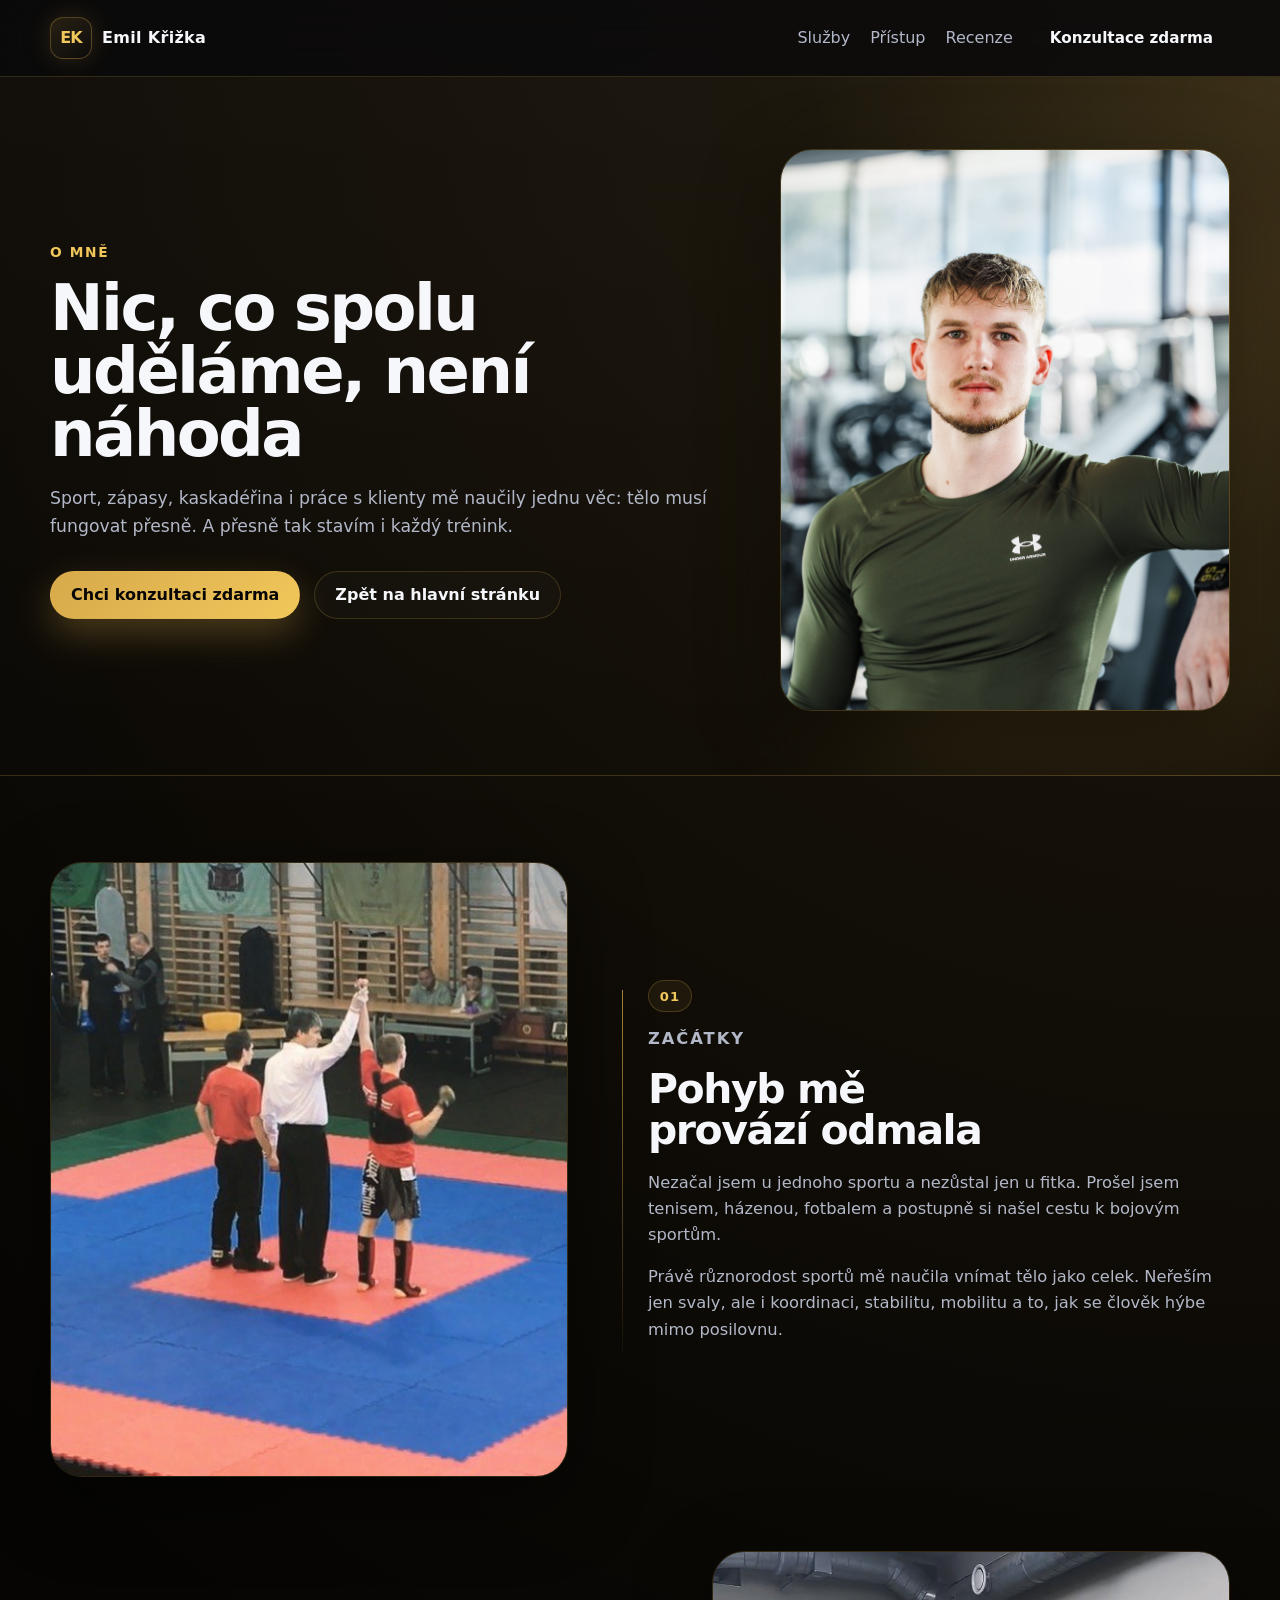
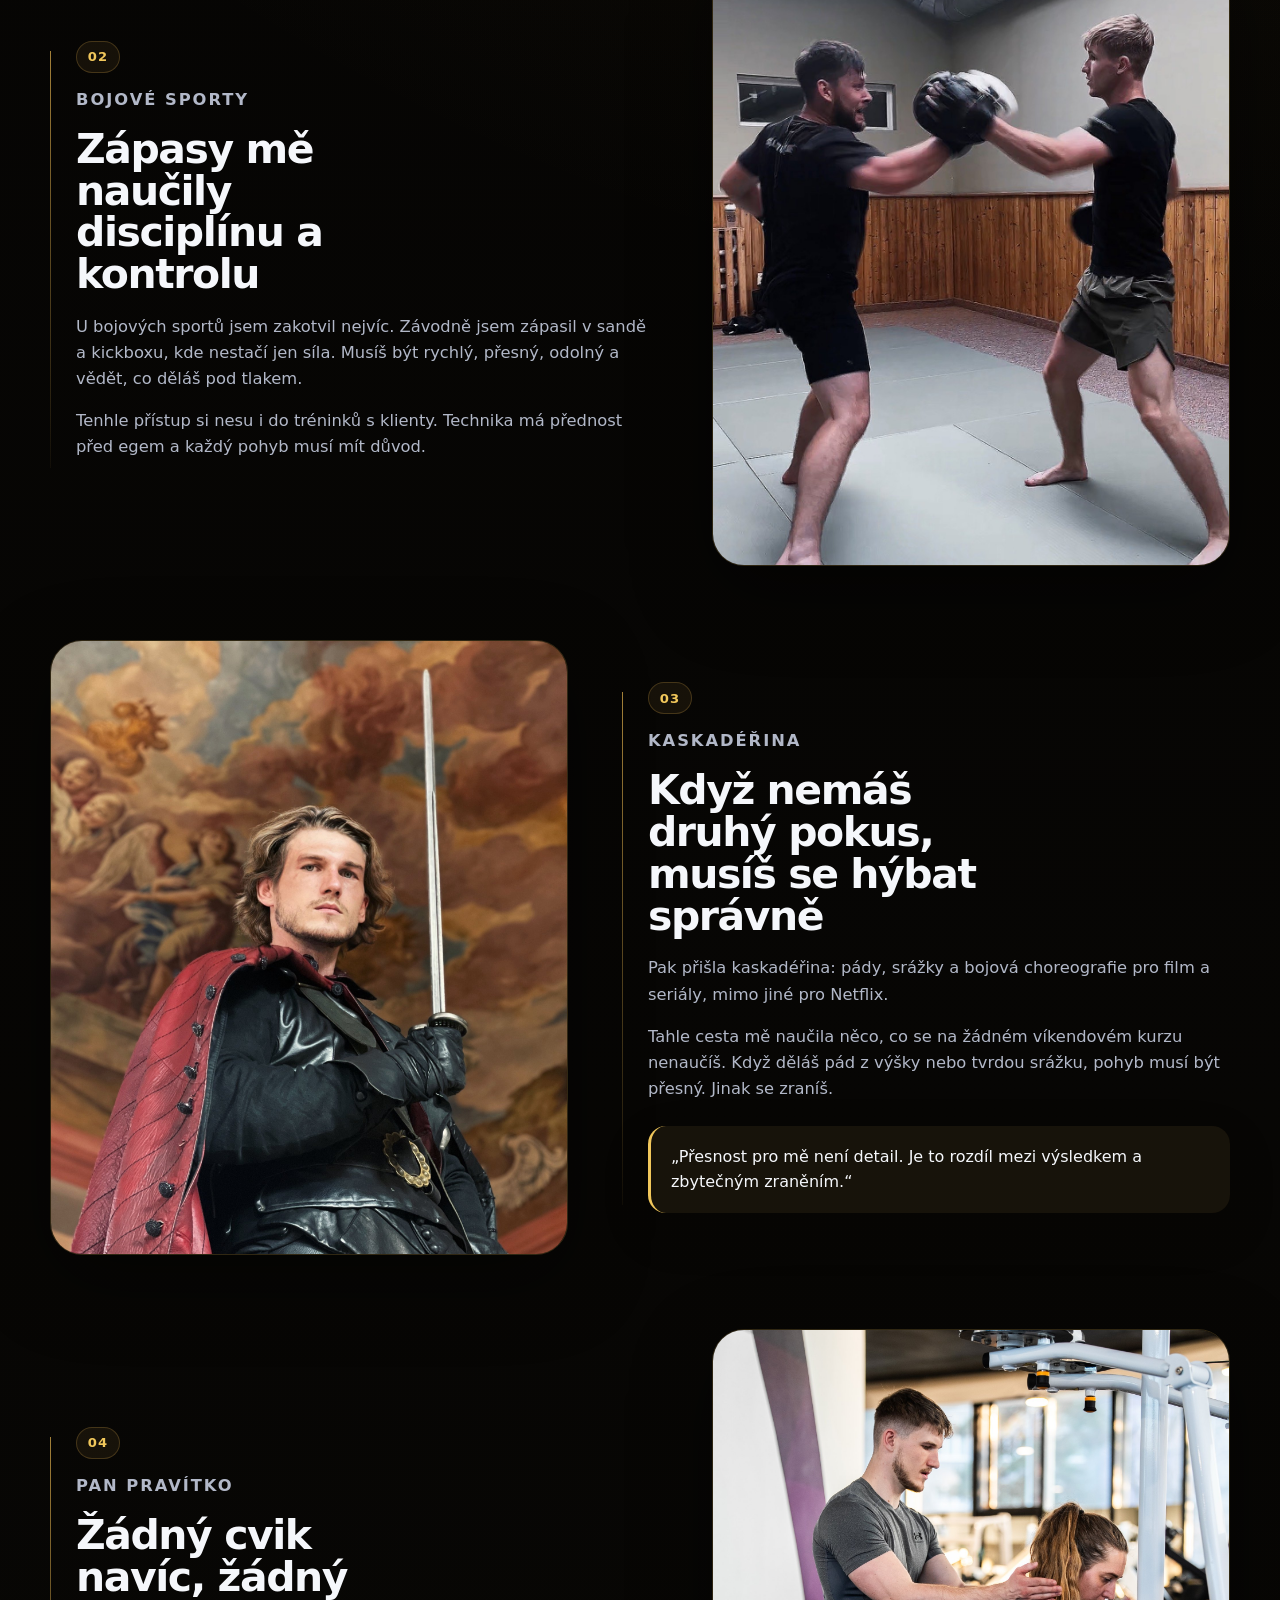
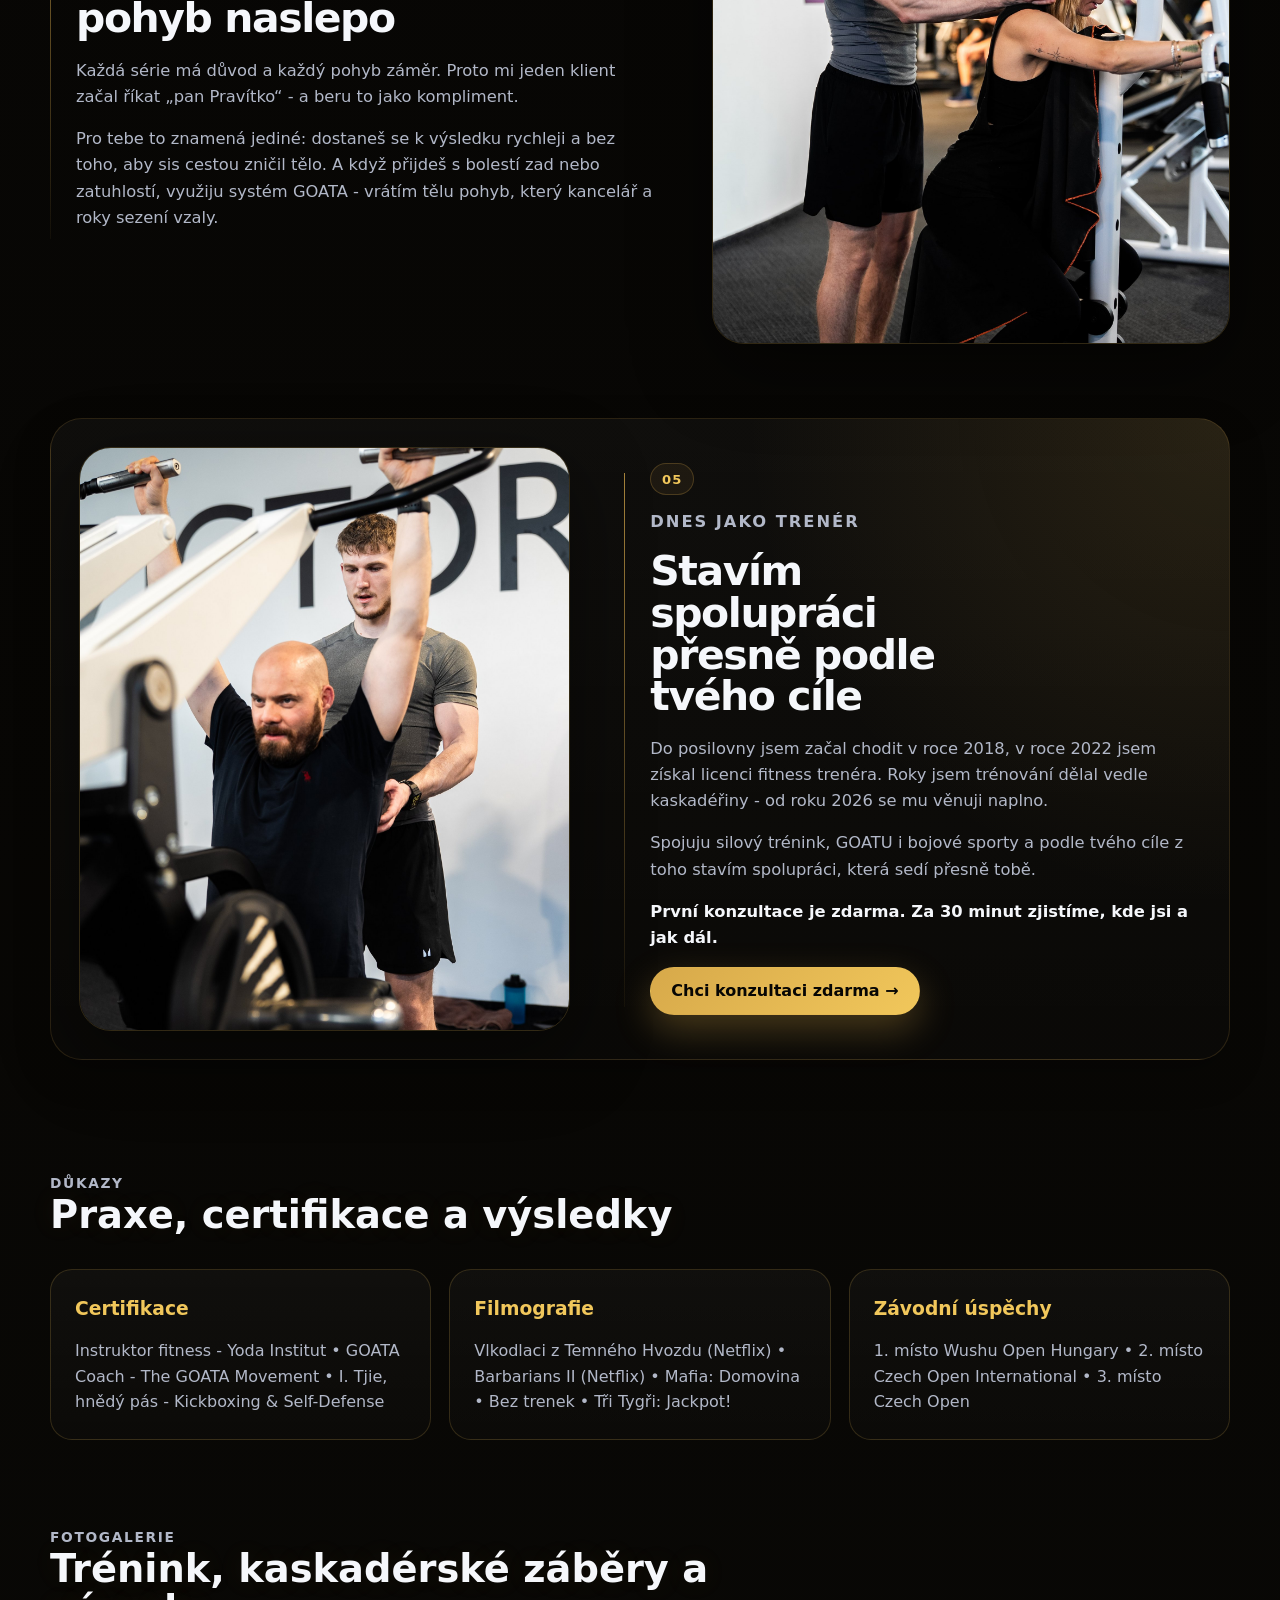
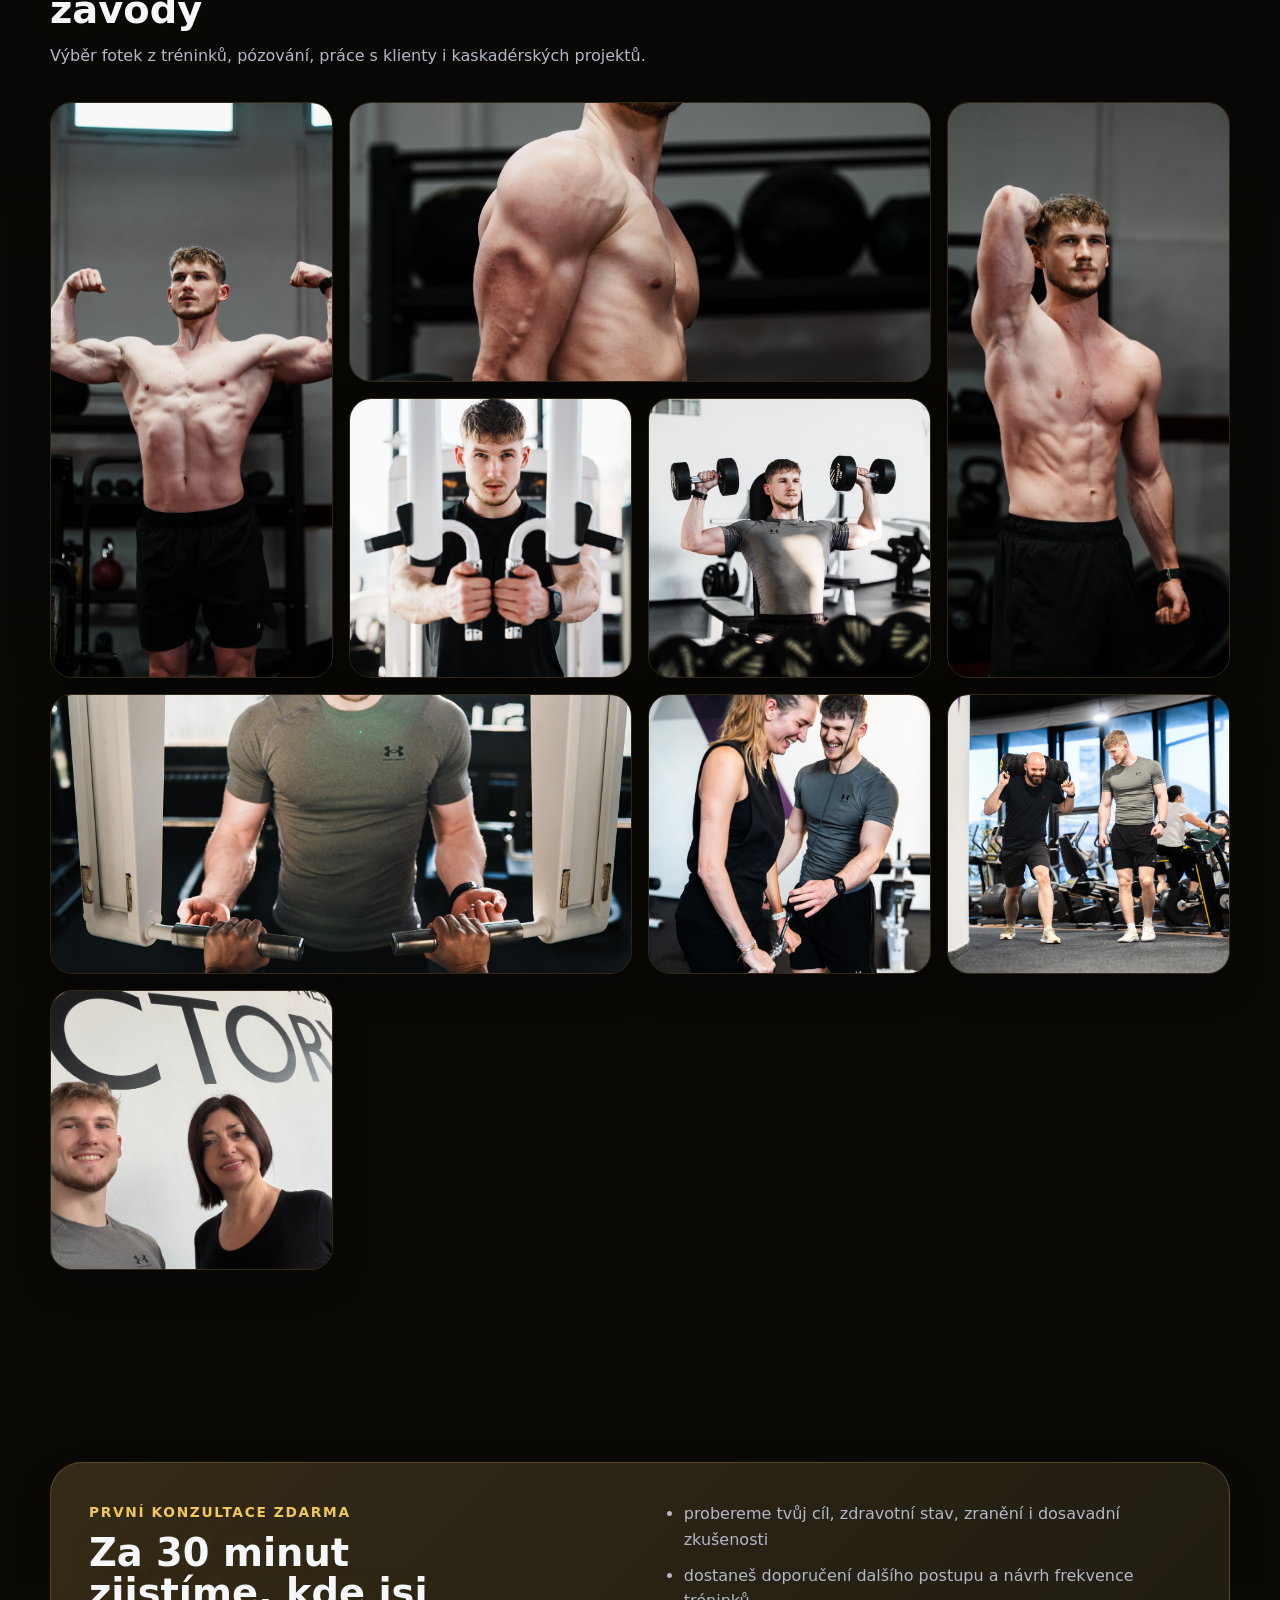
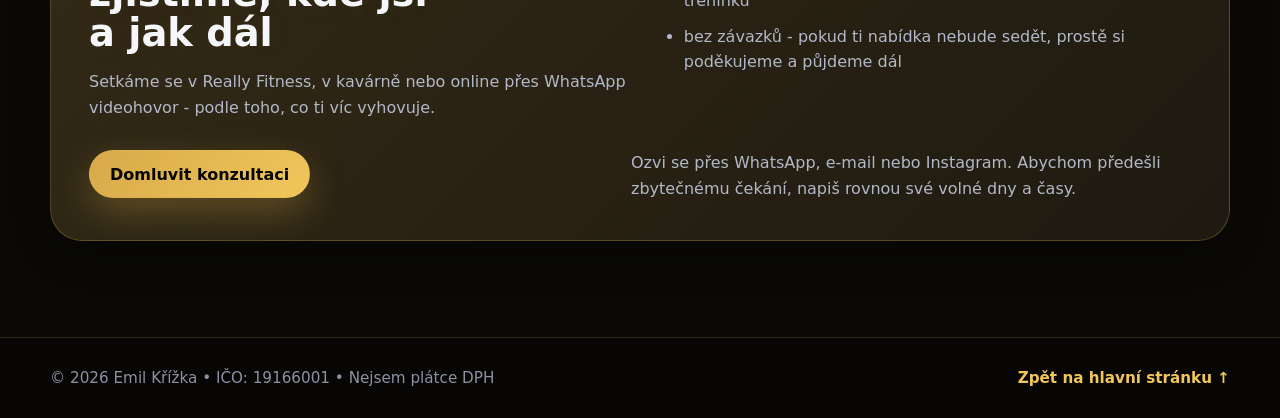
==== o-mne/index.html @ a363ef9e "emil redesign" ====
<!DOCTYPE html>
<html lang="cs">
<head>
    <meta charset="UTF-8">
    <meta name="viewport" content="width=device-width, initial-scale=1.0">
    <title>O mně – Emil Křížka | Osobní trenér Praha 5</title>
    <meta name="description" content="Příběh Emila Křížky – osobního trenéra v Praze 5. Silový trénink, GOATA, bojové sporty, kaskadérské zkušenosti a první konzultace zdarma.">
    <link rel="canonical" href="https://emilkrizka.cz/o-mne/">
    <link rel="icon" type="image/png" sizes="48x48" href="../images/icons/favicon-48.png">
    <link rel="icon" type="image/png" sizes="192x192" href="../images/icons/favicon-192.png">
    <meta property="og:title" content="O mně – Emil Křížka">
    <meta property="og:description" content="Sportovec, závodní zápasník, filmový kaskadér a osobní trenér Praha 5.">
    <meta property="og:type" content="website">
    <meta property="og:url" content="https://emilkrizka.cz/o-mne/">
    <meta property="og:image" content="https://emilkrizka.cz/images/share-cover.png">
    <meta name="theme-color" content="#0a0906">
    <link rel="stylesheet" href="../styles.css">
</head>
<body class="trainer-page about-page">
<header class="site-header">
    <div class="container">
        <a class="logo" href="../#hero"><span class="logo__mark">EK</span><span>Emil Křižka</span></a>
        <nav class="site-nav">
            <a href="../#sluzby">Služby</a>
            <a href="../#pristup">Přístup</a>
            <a href="../#recenze">Recenze</a>
            <a href="../#kontakt" class="btn btn--small">Konzultace zdarma</a>
        </nav>
    </div>
</header>

<main>
    <section class="page-hero page-hero--about">
        <div class="container page-hero__grid">
            <div class="page-hero__content">
                <p class="section-kicker">O mně</p>
                <h1>Nic, co spolu uděláme, není náhoda</h1>
                <p>Sport, zápasy, kaskadéřina i práce s klienty mě naučily jednu věc: tělo musí fungovat přesně. A přesně tak stavím i každý trénink.</p>
                <div class="hero__actions">
                    <a href="../#kontakt" class="btn btn--primary">Chci konzultaci zdarma</a>
                    <a href="../" class="btn btn--ghost">Zpět na hlavní stránku</a>
                </div>
            </div>
            <figure class="page-hero__media">
                <img src="../images/o-mne/hero-trener.jpg" alt="Emil Křížka jako osobní trenér v posilovně">
            </figure>
        </div>
    </section>

    <section class="about-story">
        <div class="container story-flow">
            <article class="story-block">
                <figure class="story-block__media">
                    <img src="../images/o-mne/zacatky.jpg" alt="Mladý Emil Křížka na závodech bojových sportů">
                </figure>
                <div class="story-block__copy">
                    <span class="story-block__number">01</span>
                    <p class="section-kicker">Začátky</p>
                    <h2>Pohyb mě provází odmala</h2>
                    <p>Nezačal jsem u jednoho sportu a nezůstal jen u fitka. Prošel jsem tenisem, házenou, fotbalem a postupně si našel cestu k bojovým sportům.</p>
                    <p>Právě různorodost sportů mě naučila vnímat tělo jako celek. Neřeším jen svaly, ale i koordinaci, stabilitu, mobilitu a to, jak se člověk hýbe mimo posilovnu.</p>
                </div>
            </article>

            <article class="story-block story-block--reverse">
                <figure class="story-block__media">
                    <img src="../images/o-mne/bojove-sporty.jpg" alt="Emil Křížka při tréninku bojových sportů">
                </figure>
                <div class="story-block__copy">
                    <span class="story-block__number">02</span>
                    <p class="section-kicker">Bojové sporty</p>
                    <h2>Zápasy mě naučily disciplínu a kontrolu</h2>
                    <p>U bojových sportů jsem zakotvil nejvíc. Závodně jsem zápasil v sandě a kickboxu, kde nestačí jen síla. Musíš být rychlý, přesný, odolný a vědět, co děláš pod tlakem.</p>
                    <p>Tenhle přístup si nesu i do tréninků s klienty. Technika má přednost před egem a každý pohyb musí mít důvod.</p>
                </div>
            </article>

            <article class="story-block">
                <figure class="story-block__media story-block__media--cinema">
                    <img src="../images/o-mne/kaskaderina.jpg" alt="Emil Křížka jako filmový kaskadér">
                </figure>
                <div class="story-block__copy">
                    <span class="story-block__number">03</span>
                    <p class="section-kicker">Kaskadéřina</p>
                    <h2>Když nemáš druhý pokus, musíš se hýbat správně</h2>
                    <p>Pak přišla kaskadéřina: pády, srážky a bojová choreografie pro film a seriály, mimo jiné pro Netflix.</p>
                    <p>Tahle cesta mě naučila něco, co se na žádném víkendovém kurzu nenaučíš. Když děláš pád z výšky nebo tvrdou srážku, pohyb musí být přesný. Jinak se zraníš.</p>
                    <blockquote>„Přesnost pro mě není detail. Je to rozdíl mezi výsledkem a zbytečným zraněním.“</blockquote>
                </div>
            </article>

            <article class="story-block story-block--reverse">
                <figure class="story-block__media">
                    <img src="../images/o-mne/presnost.jpg" alt="Emil Křížka kontroluje techniku klientky při cvičení">
                </figure>
                <div class="story-block__copy">
                    <span class="story-block__number">04</span>
                    <p class="section-kicker">Pan Pravítko</p>
                    <h2>Žádný cvik navíc, žádný pohyb naslepo</h2>
                    <p>Každá série má důvod a každý pohyb záměr. Proto mi jeden klient začal říkat „pan Pravítko“ - a beru to jako kompliment.</p>
                    <p>Pro tebe to znamená jediné: dostaneš se k výsledku rychleji a bez toho, aby sis cestou zničil tělo. A když přijdeš s bolestí zad nebo zatuhlostí, využiju systém GOATA - vrátím tělu pohyb, který kancelář a roky sezení vzaly.</p>
                </div>
            </article>

            <article class="story-block story-block--final">
                <figure class="story-block__media">
                    <img src="../images/o-mne/trener-klient.jpg" alt="Emil Křížka při vedení klienta v posilovně">
                </figure>
                <div class="story-block__copy">
                    <span class="story-block__number">05</span>
                    <p class="section-kicker">Dnes jako trenér</p>
                    <h2>Stavím spolupráci přesně podle tvého cíle</h2>
                    <p>Do posilovny jsem začal chodit v roce 2018, v roce 2022 jsem získal licenci fitness trenéra. Roky jsem trénování dělal vedle kaskadéřiny - od roku 2026 se mu věnuji naplno.</p>
                    <p>Spojuju silový trénink, GOATU i bojové sporty a podle tvého cíle z toho stavím spolupráci, která sedí přesně tobě.</p>
                    <p><strong>První konzultace je zdarma. Za 30 minut zjistíme, kde jsi a jak dál.</strong></p>
                    <a href="../#kontakt" class="btn btn--primary">Chci konzultaci zdarma →</a>
                </div>
            </article>
        </div>
    </section>

    <section class="about-proof">
        <div class="container">
            <div class="section-head">
                <p class="section-kicker">Důkazy</p>
                <h2>Praxe, certifikace a výsledky</h2>
            </div>
            <div class="detail-grid detail-grid--about">
                <article class="detail-card">
                    <h3>Certifikace</h3>
                    <p>Instruktor fitness - Yoda Institut • GOATA Coach - The GOATA Movement • I. Tjie, hnědý pás - Kickboxing & Self-Defense</p>
                </article>
                <article class="detail-card">
                    <h3>Filmografie</h3>
                    <p>Vlkodlaci z Temného Hvozdu (Netflix) • Barbarians II (Netflix) • Mafia: Domovina • Bez trenek • Tři Tygři: Jackpot!</p>
                </article>
                <article class="detail-card">
                    <h3>Závodní úspěchy</h3>
                    <p>1. místo Wushu Open Hungary • 2. místo Czech Open International • 3. místo Czech Open</p>
                </article>
            </div>
        </div>
    </section>

    <section class="gallery gallery--about">
        <div class="container">
            <div class="section-head">
                <p class="section-kicker">Fotogalerie</p>
                <h2>Trénink, kaskadérské záběry a závody</h2>
                <p>Výběr fotek z tréninků, pózování, práce s klienty i kaskadérských projektů.</p>
            </div>

            <div class="gallery-grid gallery-grid--extended">
                <img src="../images/o-mne/galerie-01.jpg" alt="Emil Křížka pózuje v posilovně">
                <img src="../images/o-mne/galerie-02.jpg" alt="Emil Křížka ve fitness formě">
                <img src="../images/o-mne/galerie-03.jpg" alt="Emil Křížka při pózování">
                <img src="../images/o-mne/galerie-04.jpg" alt="Emil Křížka při tréninku v posilovně">
                <img src="../images/o-mne/galerie-05.jpg" alt="Emil Křížka cvičí s jednoručkami">
                <img src="../images/o-mne/galerie-06.jpg" alt="Emil Křížka vede klienta při tlaku">
                <img src="../images/o-mne/galerie-07.jpg" alt="Emil Křížka vysvětluje techniku klientce">
                <img src="../images/o-mne/galerie-08.jpg" alt="Emil Křížka s klientem v posilovně">
                <img src="../images/o-mne/galerie-09.jpg" alt="Emil Křížka s klientkou ve fitness centru">
            </div>
        </div>
    </section>

    <section class="consultation">
        <div class="container consultation__inner">
            <div class="consultation__copy">
                <p class="section-kicker">První konzultace zdarma</p>
                <h2>Za 30 minut zjistíme, kde jsi a jak dál</h2>
                <p class="consultation__text">Setkáme se v Really Fitness, v kavárně nebo online přes WhatsApp videohovor - podle toho, co ti víc vyhovuje.</p>
            </div>
            <ul class="consultation__list">
                <li>probereme tvůj cíl, zdravotní stav, zranění i dosavadní zkušenosti</li>
                <li>dostaneš doporučení dalšího postupu a návrh frekvence tréninků</li>
                <li>bez závazků - pokud ti nabídka nebude sedět, prostě si poděkujeme a půjdeme dál</li>
            </ul>
            <div class="consultation__footer">
                <a href="../#kontakt" class="btn btn--primary">Domluvit konzultaci</a>
                <p class="consultation__note">Ozvi se přes WhatsApp, e-mail nebo Instagram. Abychom předešli zbytečnému čekání, napiš rovnou své volné dny a časy.</p>
            </div>
        </div>
    </section>
</main>

<footer class="site-footer">
    <div class="container site-footer__inner">
        <p>© 2026 Emil Křížka • IČO: 19166001 • Nejsem plátce DPH</p>
        <a href="../#hero">Zpět na hlavní stránku ↑</a>
    </div>
</footer>
<script src="../index.js"></script>
</body>
</html>
---- styles.css ----
:root {
    --bg: #070604;
    --bg-soft: #10100e;
    --surface: #14120d;
    --border: rgba(232, 186, 83, 0.18);

    --text: #f5f7fb;
    --text-soft: #b2b8c8;
    --text-muted: #8b92a3;

    --accent: #d7a94a;
    --accent-soft: rgba(215, 169, 74, 0.14);
    --accent-border: rgba(215, 169, 74, 0.32);
    --accent-hover: #f1c75b;

    --radius-sm: 14px;
    --radius-md: 22px;
    --radius-lg: 32px;

    --shadow-lg: 0 24px 80px rgba(0, 0, 0, 0.46);
    --shadow-md: 0 14px 36px rgba(0, 0, 0, 0.24);

    --container: 1180px;
    --section-space: 96px;
}

*,
*::before,
*::after {
    box-sizing: border-box;
}

html {
    scroll-behavior: smooth;
}

body {
    margin: 0;
    font-family: Inter, system-ui, sans-serif;
    color: var(--text);
    background:
            radial-gradient(circle at top right, rgba(215, 169, 74, 0.12), transparent 28%),
            linear-gradient(180deg, #050403 0%, #0a0906 100%);
    line-height: 1.6;
}

img {
    display: block;
    max-width: 100%;
}

a {
    color: inherit;
    text-decoration: none;
}

button,
input,
textarea,
select {
    font: inherit;
}

.container {
    width: min(var(--container), calc(100% - 32px));
    margin: 0 auto;
}

section {
    padding: var(--section-space) 0;
}

.section-kicker {
    margin: 0 0 10px;
    color: var(--accent);
    font-size: 0.86rem;
    font-weight: 700;
    letter-spacing: 0.12em;
    text-transform: uppercase;
}

.section-head {
    max-width: 740px;
    margin-bottom: 34px;
}

.section-head h2 {
    margin: 0 0 12px;
    font-size: clamp(2rem, 3vw, 3.2rem);
    line-height: 1.08;
}

.section-head p {
    margin: 0;
    color: var(--text-soft);
}

.site-header {
    position: sticky;
    top: 0;
    z-index: 100;
    backdrop-filter: blur(16px);
    background: rgba(10, 10, 13, 0.72);
    border-bottom: 1px solid var(--border);
}

.site-header .container {
    display: flex;
    align-items: center;
    justify-content: space-between;
    gap: 24px;
    min-height: 76px;
}

.logo {
    font-weight: 800;
    letter-spacing: 0.02em;
}

.site-nav {
    display: flex;
    align-items: center;
    gap: 20px;
}

.site-nav a:not(.btn) {
    color: var(--text-soft);
    transition: color 0.2s ease;
}

.site-nav a:not(.btn):hover {
    color: var(--text);
}

.btn {
    display: inline-flex;
    align-items: center;
    justify-content: center;
    min-height: 48px;
    padding: 0 20px;
    border-radius: 999px;
    border: 1px solid transparent;
    font-weight: 700;
    transition:
            transform 0.2s ease,
            background-color 0.2s ease,
            border-color 0.2s ease,
            color 0.2s ease;
    cursor: pointer;
}

.btn:hover {
    transform: translateY(-1px);
}

.btn--primary {
    background: linear-gradient(135deg, #d7a94a, #f1c75b);
    color: #070604;
    box-shadow: 0 14px 36px rgba(215, 169, 74, 0.30);
}

.btn--primary:hover {
    background: linear-gradient(135deg, #f1c75b, #ffe29a);
}

.btn--ghost {
    border-color: var(--border);
    background: rgba(255, 255, 255, 0.02);
    color: var(--text);
}

.btn--ghost:hover {
    border-color: rgba(255, 255, 255, 0.16);
    background: rgba(255, 255, 255, 0.04);
}

.btn--small {
    min-height: 40px;
    padding: 0 16px;
    font-size: 0.95rem;
}

/* HERO */
.hero {
    padding: 56px 0 88px;
}

.hero__grid {
    display: grid;
    grid-template-columns: 1.05fr 0.95fr;
    gap: 42px;
    align-items: center;
}

.eyebrow {
    margin: 0 0 14px;
    color: var(--text-soft);
    font-weight: 600;
}

.hero h1 {
    margin: 0;
    max-width: 12ch;
    font-size: clamp(2.9rem, 6vw, 5.5rem);
    line-height: 0.95;
    letter-spacing: -0.04em;
}

.hero h1 span {
    display: block;
}

.hero__text {
    max-width: 620px;
    margin: 22px 0 0;
    font-size: 1.08rem;
    color: var(--text-soft);
}

.hero__actions {
    display: flex;
    flex-wrap: wrap;
    gap: 14px;
    margin-top: 30px;
}

.hero__media {
    position: relative;
}

.hero__media::before {
    content: "";
    position: absolute;
    inset: auto 8% -6% 8%;
    height: 24%;
    background: rgba(215, 169, 74, 0.28);
    filter: blur(60px);
    z-index: 0;
}

.hero__media img {
    position: relative;
    z-index: 1;
    width: 100%;
    aspect-ratio: 4 / 5;
    object-fit: cover;
    border-radius: var(--radius-lg);
    box-shadow: var(--shadow-lg);
}

/* CREDIBILITY */
.credibility {
    padding-top: 0;
}

.credibility__grid {
    display: grid;
    grid-template-columns: repeat(4, 1fr);
    gap: 16px;
}

.credibility__item {
    padding: 22px;
    background: linear-gradient(180deg, rgba(255,255,255,0.04), rgba(255,255,255,0.02));
    border: 1px solid var(--border);
    border-radius: var(--radius-md);
}

.credibility__item h3 {
    margin: 0 0 6px;
    font-size: 1rem;
}

.credibility__item p {
    margin: 0;
    color: var(--text-soft);
    font-size: 0.95rem;
}

/* ABOUT */
.about__grid {
    display: grid;
    grid-template-columns: minmax(0, 0.92fr) minmax(0, 1.08fr);
    gap: 42px;
    align-items: start;
}

.about__media-stack {
    position: relative;
    display: grid;
    gap: 0;
}

.about__media img {
    width: 100%;
    display: block;
    object-fit: cover;
    border-radius: var(--radius-lg);
    box-shadow: var(--shadow-md);
}

.about__media--main {
    max-width: 92%;
    position: relative;
    z-index: 1;
}

.about__media--main img {
    aspect-ratio: 4 / 5;
    object-position: center 35%;
}

.about__media--secondary {
    max-width: 66%;
    margin: -72px 0 0 auto;
    position: relative;
    z-index: 2;
}

.about__media--secondary img {
    aspect-ratio: 4 / 4.8;
    object-position: center top;
    border: 1px solid var(--border);
    border-radius: 24px;
}

.about h2 {
    margin: 0 0 18px;
    font-size: clamp(2rem, 3vw, 3rem);
    line-height: 1.06;
}

.about p {
    margin: 0 0 16px;
    color: var(--text-soft);
}

.about__proof-grid {
    display: grid;
    grid-template-columns: repeat(2, minmax(0, 1fr));
    gap: 14px;
    margin-top: 26px;
}

.proof-card {
    padding: 18px 18px 16px;
    border-radius: 20px;
    background: linear-gradient(180deg, rgba(255,255,255,0.035), rgba(255,255,255,0.02));
    border: 1px solid var(--border);
}

.proof-card__label {
    display: block;
    margin-bottom: 10px;
    color: var(--accent);
    font-size: 0.78rem;
    font-weight: 800;
    letter-spacing: 0.12em;
    text-transform: uppercase;
}

.proof-card p {
    margin: 0;
    color: var(--text-soft);
    line-height: 1.45;
    font-size: 0.96rem;
}

.proof-card p span {
    display: block;
}

.proof-card p span + span {
    margin-top: 8px;
}

/* SECTION BREAK IMAGES */
.section-break-image {
    margin-top: 30px;
}

.section-break-image img {
    width: 100%;
    display: block;
    object-fit: cover;
    border-radius: 28px;
    box-shadow: var(--shadow-md);
}

.section-break-image--about {
    grid-column: 1 / -1;
    width: 66%;
    margin-left: auto;
    margin-top: 14px;
}

.section-break-image--about img {
    height: auto;
    object-position: center 22%;
}

.section-break-image--services {
    width: 68%;
    margin-left: auto;
}

.section-break-image--services img {
    height: clamp(300px, 32vw, 430px);
    object-position: center 20%;
}

/* SERVICES */
.services__grid {
    display: grid;
    grid-template-columns: repeat(2, minmax(0, 1fr));
    gap: 18px;
}

.service-card {
    padding: 28px;
    background: linear-gradient(180deg, rgba(255,255,255,0.03), rgba(255,255,255,0.02));
    border: 1px solid var(--border);
    border-radius: var(--radius-md);
    transition:
            transform 0.25s ease,
            border-color 0.25s ease,
            background 0.25s ease;
}

.service-card:hover {
    transform: translateY(-4px);
    border-color: rgba(215, 169, 74, 0.34);
    background: linear-gradient(180deg, rgba(215,169,74,0.08), rgba(255,255,255,0.03));
}

.service-card__number {
    display: inline-block;
    margin-bottom: 14px;
    color: var(--accent);
    font-size: 0.9rem;
    font-weight: 800;
    letter-spacing: 0.12em;
}

.service-card h3 {
    margin: 0 0 10px;
    font-size: 1.35rem;
}

.service-card p {
    margin: 0;
    color: var(--text-soft);
}

.service-card__meta {
    margin-top: 18px !important;
    color: var(--text);
    font-weight: 600;
    font-size: 0.94rem;
}

/* APPROACH */
.approach {
    overflow: hidden;
}

.approach__grid {
    display: grid;
    grid-template-columns: repeat(2, minmax(0, 1fr));
    gap: 18px;
}

.approach-card {
    padding: 24px;
    background: var(--bg-soft);
    border: 1px solid var(--border);
    border-radius: var(--radius-md);
}

.approach-card h3 {
    margin: 0 0 10px;
    font-size: 1.15rem;
}

.approach-card p {
    margin: 0;
    color: var(--text-soft);
}

.quote-box {
    margin: 28px 0 0;
    padding: 22px 24px;
    border-left: 3px solid var(--accent);
    border-radius: 18px;
    background: rgba(215, 169, 74, 0.08);
    color: var(--text);
    font-size: 1.03rem;
}

.approach-imgs {
    width: min(var(--container), calc(100% - 32px));
    margin: 34px auto 0;
    position: relative;
    min-height: 500px;
}

.approach-imgs img {
    display: block;
    object-fit: cover;
    border-radius: 28px;
    box-shadow: var(--shadow-md);
    border: 1px solid var(--border);
}

.approach-imgs img:first-child {
    width: min(62%, 760px);
    height: clamp(340px, 38vw, 500px);
    object-position: center 35%;
}

.approach-imgs img:last-child {
    position: absolute;
    right: 0;
    bottom: -26px;
    width: min(42%, 500px);
    height: clamp(290px, 31vw, 390px);
    object-position: center 25%;
}

/* REVIEWS */
.reviews {
    position: relative;
}

.reviews__carousel-wrap {
    position: relative;
}

.reviews__carousel {
    display: grid;
    grid-auto-flow: column;
    grid-auto-columns: calc((100% - 36px) / 3);
    gap: 18px;
    overflow-x: auto;
    padding: 4px 2px 14px;
    scroll-snap-type: x mandatory;
    scroll-padding-left: 2px;
    scrollbar-width: thin;
    scrollbar-color: rgba(215, 169, 74, 0.6) rgba(255, 255, 255, 0.05);
}

.reviews__carousel::-webkit-scrollbar {
    height: 6px;
}

.reviews__carousel::-webkit-scrollbar-track {
    background: rgba(255, 255, 255, 0.04);
    border-radius: 999px;
}

.reviews__carousel::-webkit-scrollbar-thumb {
    background: linear-gradient(90deg, rgba(215, 169, 74, 0.85), rgba(215, 169, 74, 0.5));
    border-radius: 999px;
}

.reviews__carousel-wrap::before,
.reviews__carousel-wrap::after {
    content: "";
    position: absolute;
    top: 0;
    bottom: 14px;
    width: 52px;
    pointer-events: none;
    z-index: 3;
}

.reviews__carousel-wrap::before {
    left: 0;
    background: linear-gradient(90deg, #0a0906 0%, rgba(10, 9, 6, 0) 100%);
}

.reviews__carousel-wrap::after {
    right: 0;
    background: linear-gradient(270deg, #0a0906 0%, rgba(10, 9, 6, 0) 100%);
}

.review-card {
    scroll-snap-align: start;
    min-width: 0;
    border-radius: 24px;
    border: 1px solid rgba(255, 255, 255, 0.08);
    overflow: hidden;
}

.review-card--photo {
    position: relative;
    min-height: 500px;
    background: transparent;
    box-shadow: 0 16px 36px rgba(0, 0, 0, 0.24);
    transition: transform 0.22s ease, border-color 0.22s ease;
}

.review-card--photo:hover {
    transform: translateY(-4px);
    border-color: rgba(215, 169, 74, 0.22);
}

.review-card--photo img {
    width: 100%;
    height: 100%;
    display: block;
    object-fit: cover;
    object-position: center;
}

.review-card--photo::after {
    content: "";
    position: absolute;
    inset: 0;
    background: linear-gradient(
            180deg,
            rgba(8, 9, 12, 0.02) 0%,
            rgba(8, 9, 12, 0.06) 30%,
            rgba(8, 9, 12, 0.22) 58%,
            rgba(8, 9, 12, 0.62) 100%
    );
}

.review-card__overlay {
    position: absolute;
    left: 5px;
    right: 5px;
    bottom: 16px;
    z-index: 2;
    padding: 14px 15px;
    border-radius: 18px;
    background: rgba(10, 10, 13, 0.52);
    backdrop-filter: blur(10px);
    border: 1px solid rgba(255, 255, 255, 0.08);
}

.review-card__name {
    display: inline-block;
    margin: 0 0 8px;
    padding: 6px 10px;
    border-radius: 999px;
    background: rgba(215, 169, 74, 0.16);
    color: rgba(255, 255, 255, 0.9);
    font-size: 0.76rem;
    font-weight: 800;
    letter-spacing: 0.08em;
    text-transform: uppercase;
}

.review-card--photo blockquote {
    margin: 0;
    color: #fff;
    font-size: 0.98rem;
    line-height: 1.55;
    display: -webkit-box;
    -webkit-line-clamp: 5;
    -webkit-box-orient: vertical;
    overflow: hidden;
}

/* CONSULTATION */
.consultation__inner {
    display: grid;
    grid-template-columns: 1.02fr 0.98fr;
    gap: 30px;
    align-items: start;
    padding: 38px;
    border-radius: var(--radius-lg);
    background:
            linear-gradient(135deg, rgba(215,169,74,0.16), rgba(215,169,74,0.05)),
            var(--surface);
    border: 1px solid rgba(215, 169, 74, 0.28);
    box-shadow: var(--shadow-md);
}

.consultation__copy h2 {
    margin: 0 0 16px;
    max-width: 14ch;
    font-size: clamp(2rem, 3vw, 3rem);
    line-height: 1.04;
}

.consultation__text,
.consultation__note {
    margin: 0;
    color: var(--text-soft);
}

.consultation__list {
    margin: 0;
    padding-left: 18px;
    color: var(--text-soft);
}

.consultation__list li + li {
    margin-top: 10px;
}

.consultation__footer {
    grid-column: 1 / -1;
    display: flex;
    align-items: flex-start;
    justify-content: space-between;
    gap: 20px;
}

.consultation__note {
    max-width: 560px;
}

.consultation-template {
    width: min(var(--container), calc(100% - 32px));
    margin: 18px auto 0;
    padding: 18px 20px;
    border-left: 3px solid var(--accent);
    border-radius: 18px;
    background: rgba(215, 169, 74, 0.08);
}

.consultation-template p {
    margin: 0;
    color: var(--text-soft);
    user-select: all;
    cursor: text;
}

/* CONTACT */
.contact__grid {
    display: grid;
    grid-template-columns: 0.95fr 1.05fr;
    gap: 24px;
    align-items: stretch;
}

.contact__content {
    padding: 28px;
    background: var(--bg-soft);
    border: 1px solid var(--border);
    border-radius: var(--radius-lg);
}

.contact h2 {
    margin: 0 0 18px;
    font-size: clamp(2rem, 3vw, 2.8rem);
    line-height: 1.05;
}

.contact__intro {
    margin: 0 0 18px;
    color: var(--text-soft);
}

.contact__list {
    padding: 0;
    margin: 0;
    list-style: none;
}

.contact__list li + li {
    margin-top: 12px;
}

.contact__list a {
    color: var(--text-soft);
}

.contact__list a:hover {
    color: var(--text);
}

.contact__place {
    margin-top: 28px;
    padding-top: 20px;
    border-top: 1px solid var(--border);
}

.contact__place h3 {
    margin: 0 0 8px;
}

.contact__place p {
    margin: 0;
    color: var(--text-soft);
}

.contact__actions {
    display: flex;
    flex-wrap: wrap;
    gap: 14px;
    margin-top: 24px;
}

.contact__map {
    padding: 0;
    min-height: 420px;
    overflow: hidden;
    border-radius: var(--radius-lg);
    background: var(--bg-soft);
    border: 1px solid var(--border);
}

.contact__map iframe {
    display: block;
    width: 100%;
    height: 100%;
    min-height: 420px;
    border: 0;
}

/* RESPONSIVE */
@media (max-width: 1024px) {
    :root {
        --section-space: 80px;
    }

    .hero__grid,
    .about__grid,
    .contact__grid {
        grid-template-columns: 1fr;
    }

    .credibility__grid,
    .services__grid,
    .approach__grid {
        grid-template-columns: repeat(2, minmax(0, 1fr));
    }

    .hero h1 {
        max-width: 11ch;
    }

    .reviews__carousel {
        grid-auto-columns: calc((100% - 18px) / 2);
    }

    .review-card--photo {
        min-height: 430px;
    }

    .consultation__inner {
        grid-template-columns: 1fr;
    }

    .consultation__footer {
        flex-direction: column;
    }

    .section-break-image--about {
        width: 76%;
    }

    .section-break-image--services {
        width: 78%;
    }

    .section-break-image--services img {
        height: clamp(270px, 40vw, 390px);
    }
}

@media (max-width: 760px) {
    :root {
        --section-space: 68px;
    }

    .site-header .container {
        min-height: 68px;
    }

    .site-nav {
        display: none;
    }

    .services__grid,
    .approach__grid,
    .credibility__grid,
    .about__proof-grid {
        grid-template-columns: 1fr;
    }

    .hero {
        padding-top: 28px;
    }

    .hero h1 {
        max-width: none;
        font-size: clamp(2.15rem, 11vw, 3.2rem);
        line-height: 0.98;
        letter-spacing: -0.03em;
    }

    .hero__media img,
    .about__media--main img {
        aspect-ratio: 4 / 4.8;
    }

    .about__media-stack {
        gap: 12px;
    }

    .about__media--secondary {
        width: 78%;
        margin-top: -28px;
        margin-left: auto;
    }

    .about__media--secondary img {
        aspect-ratio: 4 / 4.8;
    }

    .section-break-image,
    .section-break-image--about,
    .section-break-image--services,
    .third-image,
    .service-img {
        width: 100% !important;
        max-width: none;
        margin-left: 0 !important;
        margin-right: 0 !important;
    }

    .section-break-image img,
    .section-break-image--about img,
    .section-break-image--services img,
    .third-image img,
    .service-img img {
        width: 100%;
        display: block;
        border-radius: 22px;
    }

    .section-break-image--about img {
        height: auto;
        object-fit: contain;
    }

    .section-break-image--services img {
        height: 240px;
        object-fit: cover;
        object-position: center 20%;
    }

    .approach-imgs {
        display: grid;
        grid-template-columns: 1fr;
        gap: 14px;
        margin-top: 26px;
        min-height: 0;
        width: 100%;
    }

    .approach-imgs img,
    .approach-imgs img:first-child,
    .approach-imgs img:last-child {
        position: static;
        width: 90%;
        height: 320px;
        object-fit: cover;
        border-radius: 22px;
        margin-left: auto;
        margin-right: auto;
    }

    .approach-imgs img:first-child {
        object-position: center 35%;
    }

    .approach-imgs img:last-child {
        object-position: center 25%;
    }

    .reviews__carousel {
        grid-auto-columns: 84%;
        gap: 14px;
        padding-bottom: 12px;
    }

    .reviews__carousel-wrap::before,
    .reviews__carousel-wrap::after {
        width: 28px;
    }

    .review-card--photo {
        min-height: 440px;
        border-radius: 22px;
    }

    .review-card__overlay {
        left: 4px;
        right: 4px;
        bottom: 12px;
        padding: 12px 13px;
        border-radius: 16px;
    }

    .review-card__name {
        font-size: 0.72rem;
        margin-bottom: 7px;
    }

    .review-card--photo blockquote {
        font-size: 0.94rem;
        line-height: 1.5;
        -webkit-line-clamp: 5;
    }

    .consultation__inner,
    .contact__content {
        padding: 24px;
    }

    .consultation-template {
        padding: 16px 18px;
    }

    .contact__actions {
        flex-direction: column;
    }

    .contact__map {
        min-height: 320px;
    }

    .contact__map iframe {
        min-height: 320px;
    }
}

.consultation-template {
    width: min(var(--container), calc(100% - 32px));
    margin: 18px auto 0;
    padding: 18px 20px;
    border-radius: 22px;
    background: linear-gradient(135deg, rgba(215, 169, 74, 0.14), rgba(255, 255, 255, 0.03));
    border: 1px solid rgba(215, 169, 74, 0.26);
    box-shadow: var(--shadow-md);
    cursor: pointer;
    transition: transform 0.18s ease, border-color 0.18s ease, background 0.18s ease;
}

.consultation-template:hover {
    transform: translateY(-2px);
    border-color: rgba(215, 169, 74, 0.42);
    background: linear-gradient(135deg, rgba(215, 169, 74, 0.18), rgba(255, 255, 255, 0.04));
}

.consultation-template__top {
    display: flex;
    align-items: center;
    justify-content: space-between;
    gap: 14px;
    margin-bottom: 12px;
}

.consultation-template__label {
    color: var(--accent);
    font-size: 0.78rem;
    font-weight: 800;
    letter-spacing: 0.12em;
    text-transform: uppercase;
}

.consultation-template__copy {
    min-height: 38px;
    padding: 0 14px;
    border-radius: 999px;
    border: 1px solid rgba(255, 255, 255, 0.1);
    background: rgba(255, 255, 255, 0.04);
    color: var(--text);
    font: inherit;
    font-weight: 700;
    cursor: pointer;
    transition: background 0.18s ease, border-color 0.18s ease, transform 0.18s ease;
}

.consultation-template__copy:hover {
    background: rgba(255, 255, 255, 0.08);
    border-color: rgba(215, 169, 74, 0.32);
    transform: translateY(-1px);
}

.consultation-template__text {
    margin: 0;
    color: var(--text);
    line-height: 1.65;
    font-size: 1rem;
    user-select: all;
}

.consultation-template__hint {
    margin: 10px 0 0;
    color: var(--text-soft);
    font-size: 0.9rem;
}

@media (max-width: 760px) {
    .consultation-template {
        padding: 16px 16px;
        border-radius: 18px;
    }

    .consultation-template__top {
        flex-direction: column;
        align-items: flex-start;
    }

    .consultation-template__copy {
        width: 100%;
    }

    .consultation-template__text {
        font-size: 0.96rem;
    }
}

.approach-h2-span {
    display: block;
}

.review-card--photo {
    min-height: 540px;
}

.review-card__overlay {
    left: 16px;
    right: 16px;
    bottom: 16px;
    padding: 16px 16px 18px;
    min-height: 185px;
    background: rgba(10, 10, 13, 0.42);
    backdrop-filter: blur(10px);
    border: 1px solid rgba(255, 255, 255, 0.08);
    border-radius: 18px;
}

.review-card__name {
    margin: 0 0 8px;
    font-size: 0.78rem;
    font-weight: 800;
    letter-spacing: 0.08em;
    text-transform: uppercase;
    color: rgba(255, 255, 255, 0.88);
}

.review-card--photo blockquote {
    margin: 0;
    font-size: 0.97rem;
    line-height: 1.55;
    color: #fff;

    display: -webkit-box;
    -webkit-line-clamp: 6;
    -webkit-box-orient: vertical;
    overflow: hidden;
}

/* mobil */
@media (max-width: 760px) {
    .review-card--photo {
        min-height: 470px;
    }

    .review-card__overlay {
        left: 12px;
        right: 12px;
        bottom: 12px;
        min-height: 170px;
        padding: 14px 14px 16px;
    }

    .review-card--photo blockquote {
        font-size: 0.94rem;
        line-height: 1.5;
        -webkit-line-clamp: 6;
    }

    .review-card--photo-lg .review-card__overlay {
        min-height: 210px;
    }

    .review-card--photo-lg blockquote {
        -webkit-line-clamp: 8;
    }
}

/* GOLD REBRAND ADDITIONS */
.logo {
    display: inline-flex;
    align-items: center;
    gap: 10px;
}

.logo__mark {
    display: inline-grid;
    place-items: center;
    width: 42px;
    height: 42px;
    border-radius: 13px;
    border: 1px solid var(--accent-border);
    color: var(--accent-hover);
    background:
        linear-gradient(145deg, rgba(215, 169, 74, 0.16), rgba(255, 255, 255, 0.02)),
        rgba(0, 0, 0, 0.22);
    box-shadow: 0 0 24px rgba(215, 169, 74, 0.18);
    letter-spacing: -0.06em;
}

.eyebrow,
.section-kicker,
.service-card__number,
.proof-card__label,
.consultation-template__label {
    color: var(--accent-hover);
}

.hero h1,
.section-head h2,
.about h2,
.contact h2,
.consultation__copy h2 {
    text-shadow: 0 0 28px rgba(215, 169, 74, 0.08);
}

.about__actions {
    margin-top: 24px;
}

.service-card,
.credibility__item,
.approach-card,
.contact__content,
.contact__map,
.review-card,
.proof-card {
    box-shadow: 0 0 0 1px rgba(215, 169, 74, 0.02), var(--shadow-md);
}

.service-card:hover {
    box-shadow: 0 18px 48px rgba(215, 169, 74, 0.10);
}

.site-footer {
    padding: 28px 0;
    border-top: 1px solid var(--border);
    background: rgba(7, 6, 4, 0.86);
}

.site-footer__inner {
    display: flex;
    justify-content: space-between;
    gap: 18px;
    align-items: center;
    color: var(--text-muted);
    font-size: 0.95rem;
}

.site-footer__inner p {
    margin: 0;
}

.site-footer__inner a {
    color: var(--accent-hover);
    font-weight: 700;
}

/* ABOUT SUBPAGE */
.page-hero {
    padding: 82px 0 54px;
    border-bottom: 1px solid var(--border);
    background:
        radial-gradient(circle at top right, rgba(215, 169, 74, 0.14), transparent 32%),
        linear-gradient(180deg, rgba(255,255,255,0.02), transparent);
}

.page-hero__content {
    max-width: 860px;
}

.page-hero h1 {
    margin: 0;
    font-size: clamp(2.55rem, 5vw, 5rem);
    line-height: 0.98;
    letter-spacing: -0.04em;
}

.page-hero p {
    max-width: 740px;
    margin: 20px 0 0;
    color: var(--text-soft);
    font-size: 1.08rem;
}

.story {
    padding-top: 72px;
}

.story__grid {
    display: grid;
    grid-template-columns: minmax(0, 0.78fr) minmax(0, 1.22fr);
    gap: 44px;
    align-items: start;
}

.story__media img {
    width: 100%;
    border-radius: var(--radius-lg);
    box-shadow: var(--shadow-lg);
    object-fit: cover;
    aspect-ratio: 4 / 5;
}

.story__content p {
    margin: 0 0 18px;
    color: var(--text-soft);
}

.detail-grid {
    display: grid;
    grid-template-columns: repeat(3, minmax(0, 1fr));
    gap: 18px;
    margin-top: 34px;
}

.detail-card {
    padding: 24px;
    border: 1px solid var(--border);
    border-radius: var(--radius-md);
    background: linear-gradient(180deg, rgba(255,255,255,0.035), rgba(255,255,255,0.015));
}

.detail-card h3 {
    margin: 0 0 14px;
    color: var(--accent-hover);
}

.detail-card p {
    margin: 0;
    color: var(--text-soft);
}

.gallery-grid {
    display: grid;
    grid-template-columns: repeat(3, minmax(0, 1fr));
    gap: 16px;
}

.gallery-grid img {
    width: 100%;
    height: 320px;
    object-fit: cover;
    border-radius: var(--radius-md);
    border: 1px solid var(--border);
    box-shadow: var(--shadow-md);
}

@media (max-width: 900px) {
    .story__grid,
    .detail-grid,
    .gallery-grid {
        grid-template-columns: 1fr;
    }

    .gallery-grid img {
        height: 280px;
    }

    .site-footer__inner {
        flex-direction: column;
        align-items: flex-start;
    }
}


/* ABOUT PAGE - STORY REDESIGN */
.page-hero--about {
    padding: 72px 0 64px;
    overflow: hidden;
}


.page-hero .section-kicker {
    max-width: none;
    margin: 0 0 14px;
    color: var(--accent-hover);
    font-size: 0.86rem;
}

.page-hero__grid {
    display: grid;
    grid-template-columns: minmax(0, 1.08fr) minmax(320px, 0.72fr);
    gap: 56px;
    align-items: center;
}

.page-hero--about .page-hero__content {
    max-width: 820px;
}

.page-hero__media {
    margin: 0;
    position: relative;
}

.page-hero__media::before {
    content: "";
    position: absolute;
    inset: 12% -12% -8% 18%;
    background: rgba(215, 169, 74, 0.18);
    filter: blur(70px);
    z-index: 0;
}

.page-hero__media img {
    position: relative;
    z-index: 1;
    width: 100%;
    aspect-ratio: 4 / 5;
    object-fit: cover;
    object-position: center top;
    border-radius: var(--radius-lg);
    border: 1px solid var(--border);
    box-shadow: var(--shadow-lg);
}

.about-story {
    padding: 86px 0 72px;
}

.story-flow {
    display: grid;
    gap: 74px;
}

.story-block {
    display: grid;
    grid-template-columns: minmax(0, 0.92fr) minmax(0, 1.08fr);
    gap: 54px;
    align-items: center;
    position: relative;
}

.story-block--reverse {
    grid-template-columns: minmax(0, 1.08fr) minmax(0, 0.92fr);
}

.story-block--reverse .story-block__media {
    order: 2;
}

.story-block--final {
    padding: 28px;
    border: 1px solid rgba(215, 169, 74, 0.16);
    border-radius: var(--radius-lg);
    background:
        radial-gradient(circle at top right, rgba(215, 169, 74, 0.13), transparent 36%),
        linear-gradient(180deg, rgba(255,255,255,0.035), rgba(255,255,255,0.012));
    box-shadow: var(--shadow-md);
}

.story-block__media {
    margin: 0;
    position: relative;
}

.story-block__media img {
    width: 100%;
    aspect-ratio: 4 / 4.75;
    object-fit: cover;
    object-position: center;
    border-radius: var(--radius-lg);
    border: 1px solid var(--border);
    box-shadow: var(--shadow-lg);
}

.story-block__media--cinema img {
    object-position: center top;
}

.story-block__copy {
    position: relative;
    padding-left: 26px;
}

.story-block__copy::before {
    content: "";
    position: absolute;
    left: 0;
    top: 10px;
    bottom: 8px;
    width: 1px;
    background: linear-gradient(180deg, rgba(215, 169, 74, 0.75), rgba(215, 169, 74, 0.05));
}

.story-block__number {
    display: inline-flex;
    align-items: center;
    justify-content: center;
    min-width: 44px;
    height: 32px;
    margin-bottom: 14px;
    border-radius: 999px;
    color: var(--accent-hover);
    border: 1px solid rgba(215, 169, 74, 0.24);
    background: rgba(215, 169, 74, 0.08);
    font-weight: 800;
    font-size: 0.82rem;
    letter-spacing: 0.08em;
}

.story-block__copy h2 {
    margin: 0 0 18px;
    max-width: 12ch;
    font-size: clamp(2rem, 3.2vw, 3.4rem);
    line-height: 1.02;
    letter-spacing: -0.035em;
}

.story-block__copy p {
    margin: 0 0 16px;
    color: var(--text-soft);
    font-size: 1.02rem;
}

.story-block__copy strong {
    color: var(--text);
}

.story-block__copy blockquote {
    margin: 24px 0 0;
    padding: 18px 20px;
    border-left: 3px solid var(--accent-hover);
    border-radius: 18px;
    color: var(--text);
    background: rgba(215, 169, 74, 0.08);
    box-shadow: 0 18px 48px rgba(0,0,0,0.16);
}

.about-proof {
    padding: 40px 0 86px;
}

.detail-grid--about {
    margin-top: 0;
}

.gallery--about {
    padding-top: 0;
}

.gallery-grid--extended {
    grid-template-columns: repeat(4, minmax(0, 1fr));
    grid-auto-flow: dense;
}

.gallery-grid--extended img {
    height: 280px;
}

.gallery-grid--extended img:nth-child(1),
.gallery-grid--extended img:nth-child(3) {
    grid-row: span 2;
    height: 576px;
}

.gallery-grid--extended img:nth-child(2),
.gallery-grid--extended img:nth-child(6) {
    grid-column: span 2;
}

@media (max-width: 980px) {
    .page-hero__grid,
    .story-block,
    .story-block--reverse {
        grid-template-columns: 1fr;
    }

    .story-block--reverse .story-block__media {
        order: 0;
    }

    .page-hero__media img {
        max-height: 620px;
    }

    .story-block__copy {
        padding-left: 22px;
    }

    .gallery-grid--extended {
        grid-template-columns: repeat(2, minmax(0, 1fr));
    }

    .gallery-grid--extended img,
    .gallery-grid--extended img:nth-child(1),
    .gallery-grid--extended img:nth-child(3) {
        height: 320px;
        grid-row: auto;
    }

    .gallery-grid--extended img:nth-child(2),
    .gallery-grid--extended img:nth-child(6) {
        grid-column: auto;
    }
}

@media (max-width: 760px) {
    .page-hero--about {
        padding: 42px 0 48px;
    }

    .page-hero__grid,
    .story-flow {
        gap: 36px;
    }

    .about-story {
        padding: 58px 0 54px;
    }

    .story-block,
    .story-block--final {
        gap: 24px;
    }

    .story-block--final {
        padding: 18px;
        border-radius: 24px;
    }

    .story-block__media img {
        aspect-ratio: 4 / 4.35;
        border-radius: 24px;
    }

    .story-block__copy {
        padding-left: 18px;
    }

    .story-block__copy h2 {
        max-width: none;
        font-size: clamp(1.8rem, 9vw, 2.55rem);
    }

    .gallery-grid--extended {
        grid-template-columns: 1fr;
    }

    .gallery-grid--extended img,
    .gallery-grid--extended img:nth-child(1),
    .gallery-grid--extended img:nth-child(3) {
        height: 360px;
    }
}
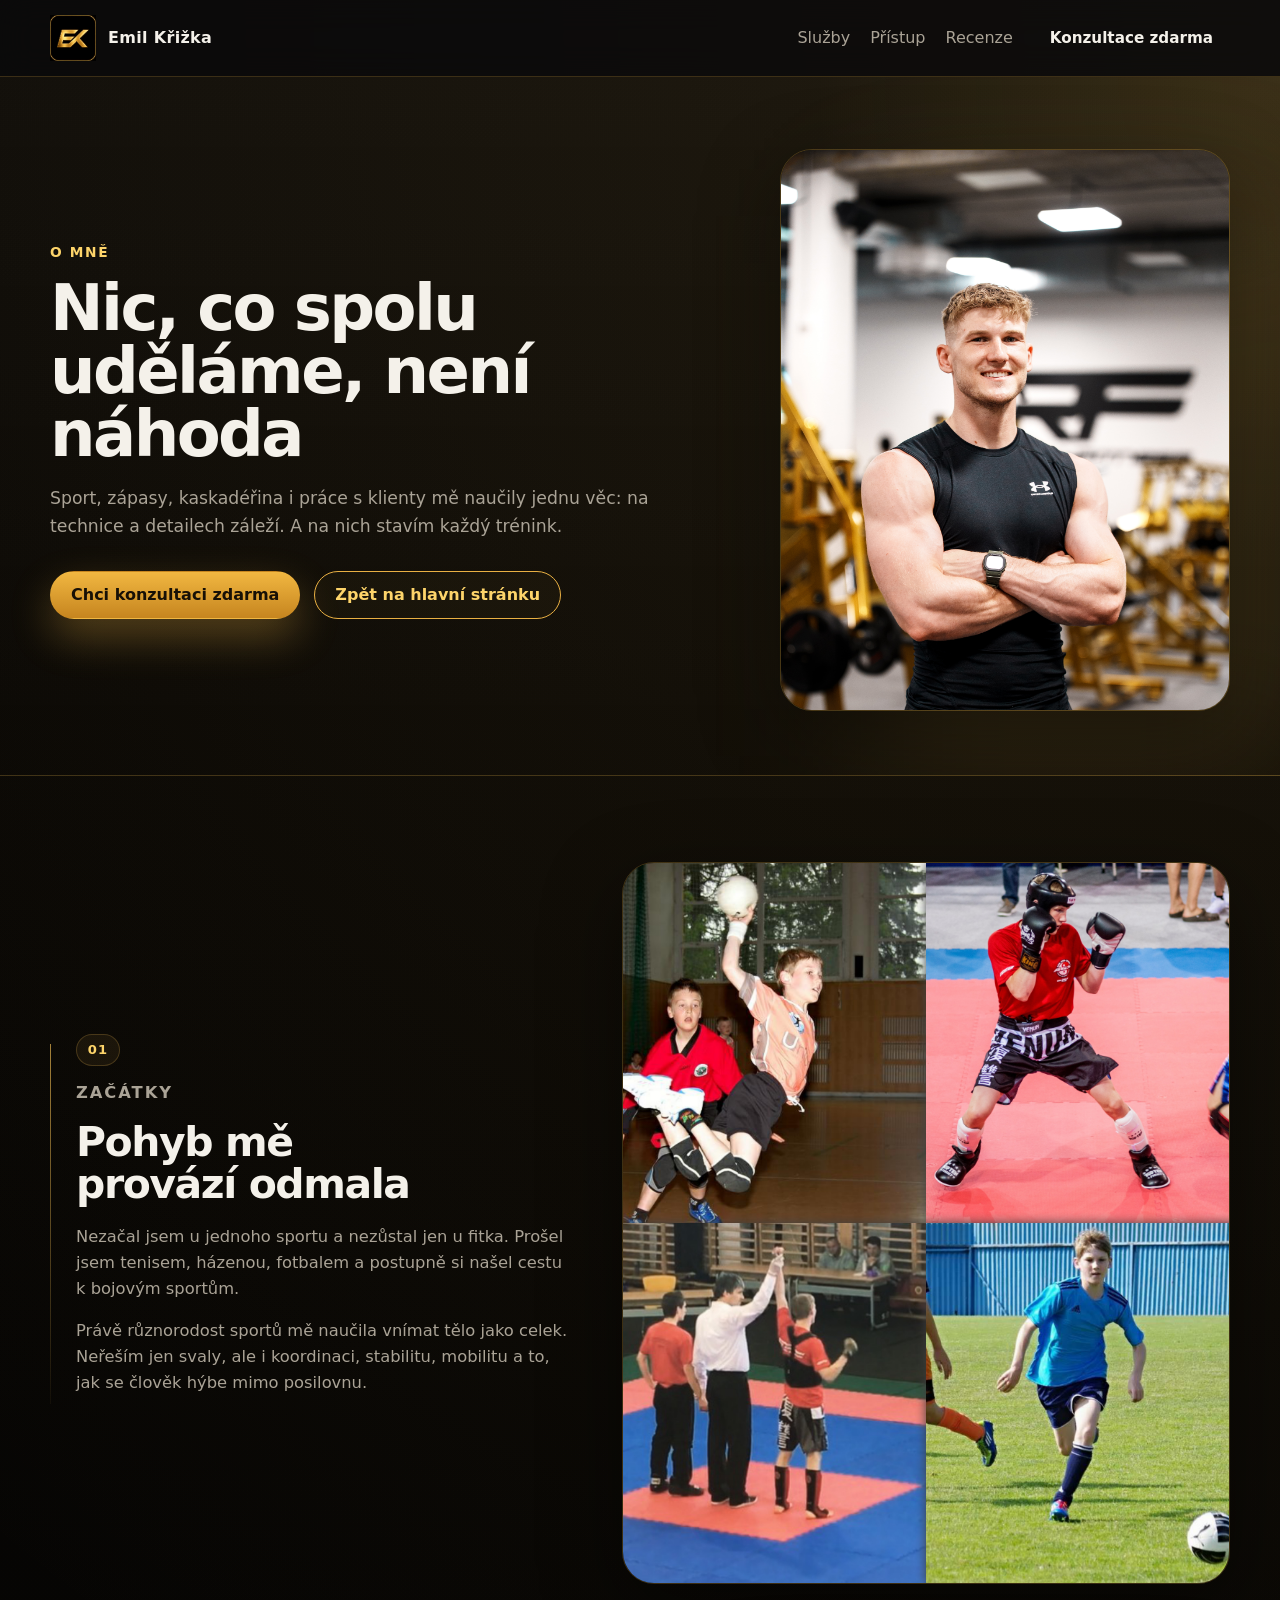
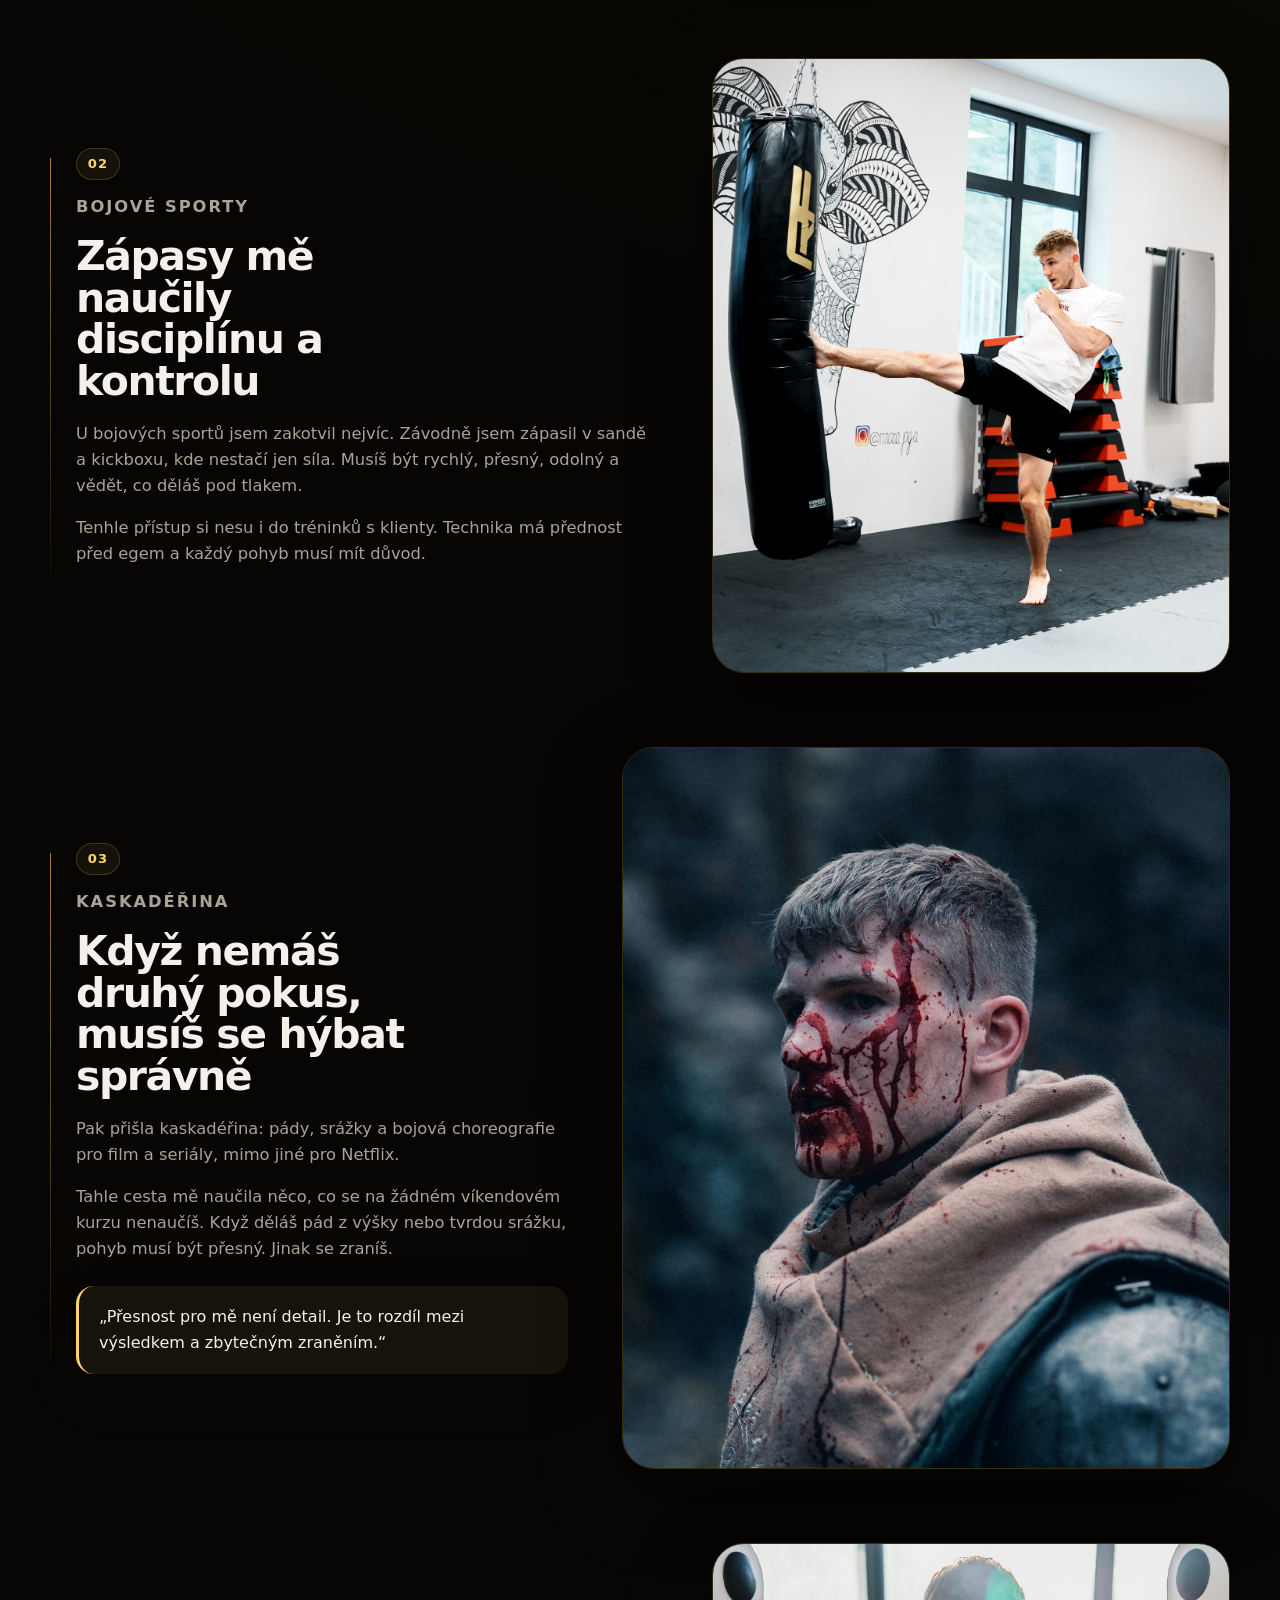
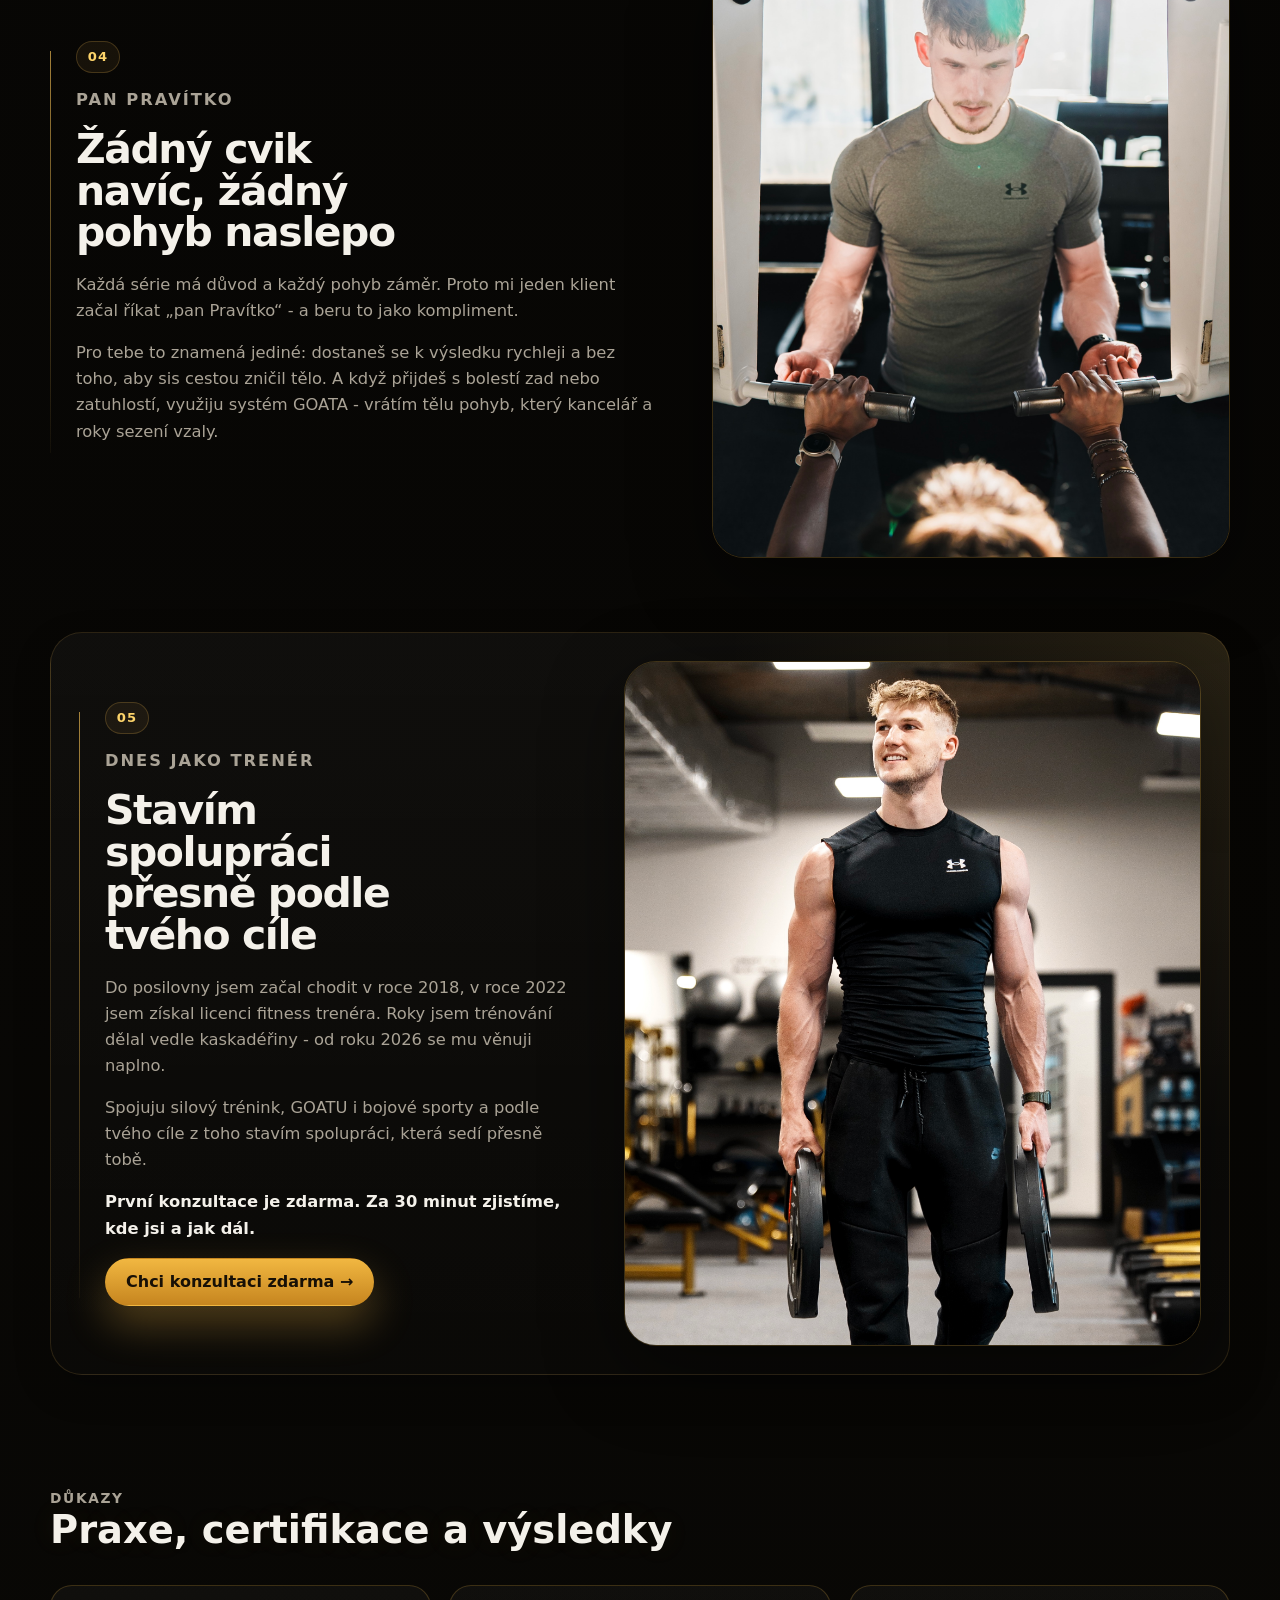
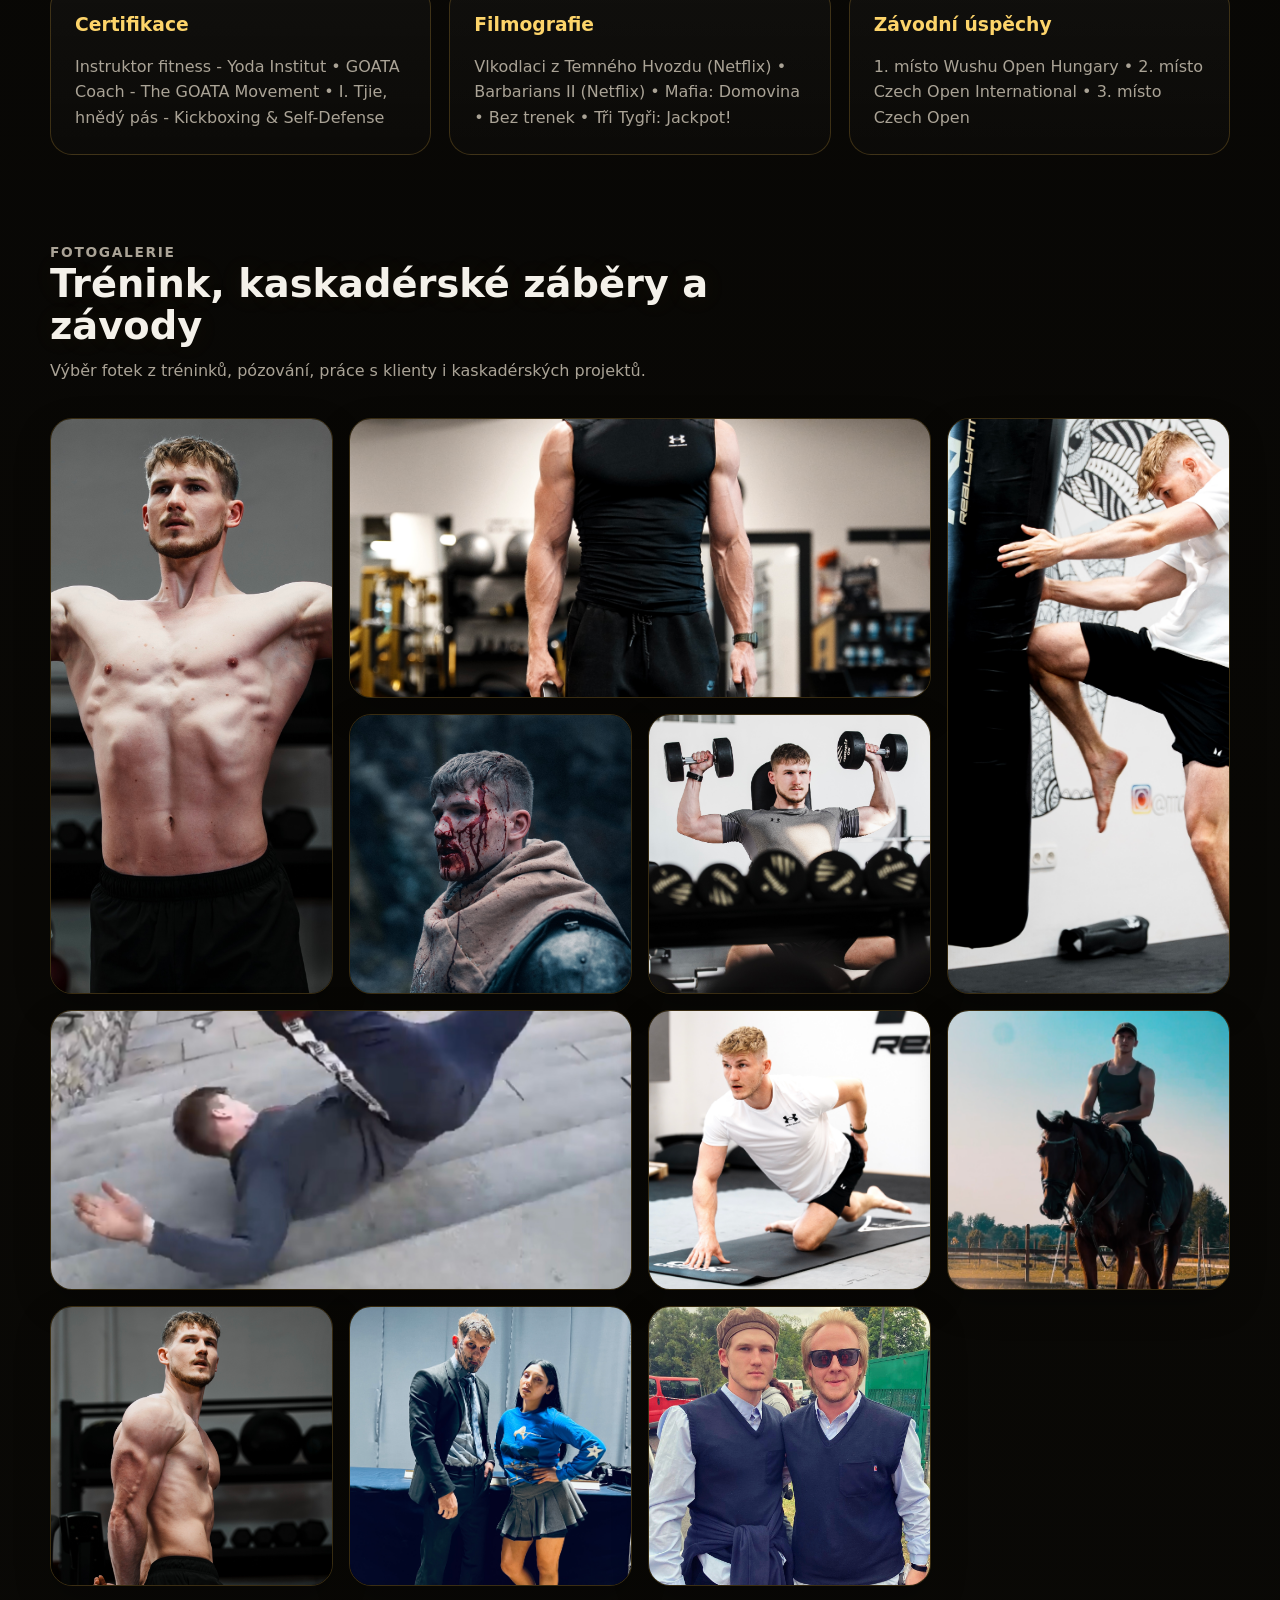
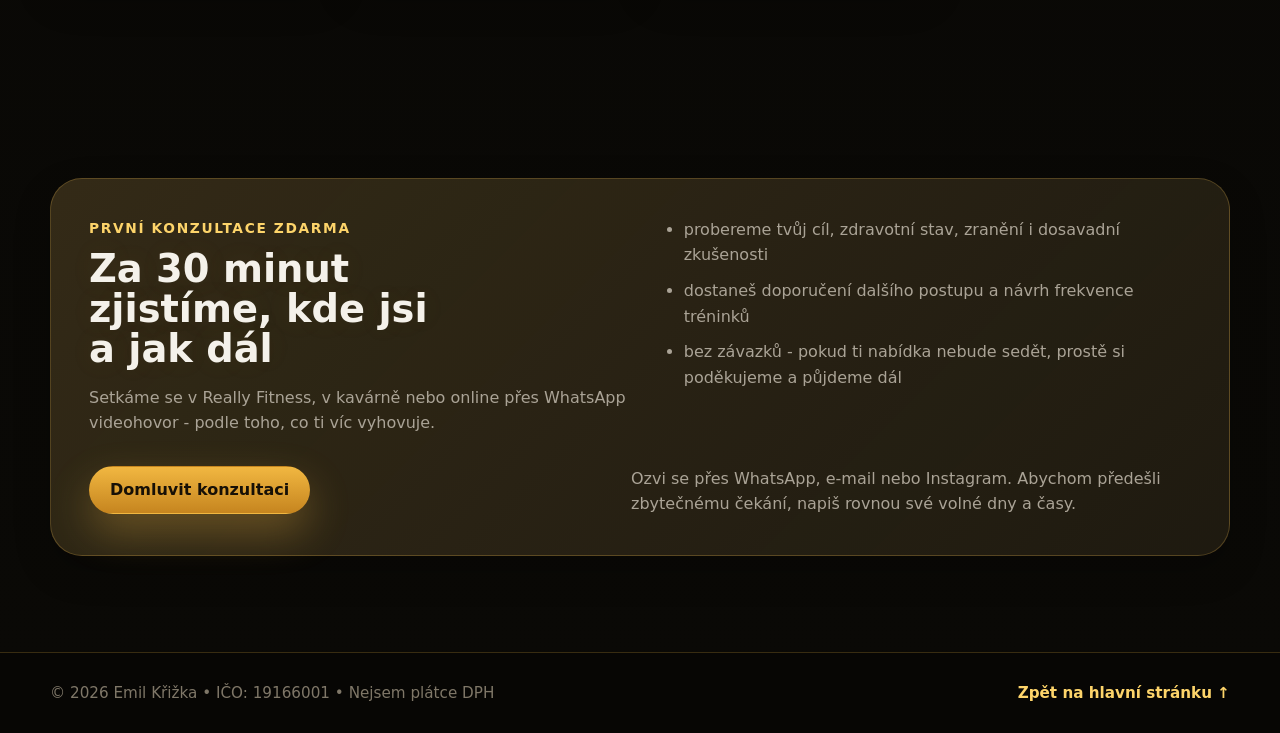
==== commit 6f412632: "emil redesign, nove narvy, nove fotky" ====
--- a/o-mne/index.html
+++ b/o-mne/index.html
@@ -1,124 +1,111 @@
 <!DOCTYPE html>
+
 <html lang="cs">
 <head>
-    <meta charset="UTF-8">
-    <meta name="viewport" content="width=device-width, initial-scale=1.0">
-    <title>O mně – Emil Křížka | Osobní trenér Praha 5</title>
-    <meta name="description" content="Příběh Emila Křížky – osobního trenéra v Praze 5. Silový trénink, GOATA, bojové sporty, kaskadérské zkušenosti a první konzultace zdarma.">
-    <link rel="canonical" href="https://emilkrizka.cz/o-mne/">
-    <link rel="icon" type="image/png" sizes="48x48" href="../images/icons/favicon-48.png">
-    <link rel="icon" type="image/png" sizes="192x192" href="../images/icons/favicon-192.png">
-    <meta property="og:title" content="O mně – Emil Křížka">
-    <meta property="og:description" content="Sportovec, závodní zápasník, filmový kaskadér a osobní trenér Praha 5.">
-    <meta property="og:type" content="website">
-    <meta property="og:url" content="https://emilkrizka.cz/o-mne/">
-    <meta property="og:image" content="https://emilkrizka.cz/images/share-cover.png">
-    <meta name="theme-color" content="#0a0906">
-    <link rel="stylesheet" href="../styles.css">
+    <meta charset="utf-8"/>
+    <meta content="width=device-width, initial-scale=1.0" name="viewport"/>
+    <title>O mně – Emil Křižka | Osobní trenér Praha 5</title>
+    <meta content="Příběh Emila Křížky – osobního trenéra v Praze 5. Silový trénink, GOATA, bojové sporty, kaskadérské zkušenosti a první konzultace zdarma." name="description"/>
+    <link href="https://emilkrizka.cz/o-mne/" rel="canonical"/>
+    <link href="../images/icons/favicon-48.png" rel="icon" sizes="48x48" type="image/png"/>
+    <link href="../images/icons/favicon-192.png" rel="icon" sizes="192x192" type="image/png"/>
+    <meta content="O mně – Emil Křižka" property="og:title"/>
+    <meta content="Sportovec, závodní zápasník, filmový kaskadér a osobní trenér Praha 5." property="og:description"/>
+    <meta content="website" property="og:type"/>
+    <meta content="https://emilkrizka.cz/o-mne/" property="og:url"/>
+    <meta content="https://emilkrizka.cz/images/share-cover.png" property="og:image"/>
+    <meta content="#0a0906" name="theme-color"/>
+    <link href="../styles.css" rel="stylesheet"/>
 </head>
 <body class="trainer-page about-page">
 <header class="site-header">
     <div class="container">
-        <a class="logo" href="../#hero"><span class="logo__mark">EK</span><span>Emil Křižka</span></a>
+        <a class="logo" href="../index.html#hero">
+            <img class="logo__image" src="../images/ek-logo.png" alt="Logo Emil Křižka">
+            <span>Emil Křižka</span>
+        </a>
         <nav class="site-nav">
-            <a href="../#sluzby">Služby</a>
-            <a href="../#pristup">Přístup</a>
-            <a href="../#recenze">Recenze</a>
-            <a href="../#kontakt" class="btn btn--small">Konzultace zdarma</a>
+            <a href="../index.html#sluzby">Služby</a>
+            <a href="../index.html#pristup">Přístup</a>
+            <a href="../index.html#recenze">Recenze</a>
+            <a class="btn btn--small" href="../index.html#kontakt">Konzultace zdarma</a>
         </nav>
     </div>
 </header>
-
 <main>
     <section class="page-hero page-hero--about">
         <div class="container page-hero__grid">
             <div class="page-hero__content">
                 <p class="section-kicker">O mně</p>
                 <h1>Nic, co spolu uděláme, není náhoda</h1>
-                <p>Sport, zápasy, kaskadéřina i práce s klienty mě naučily jednu věc: tělo musí fungovat přesně. A přesně tak stavím i každý trénink.</p>
+                <p>Sport, zápasy, kaskadéřina i práce s klienty mě naučily jednu věc: na technice a detailech záleží. A na nich stavím každý trénink.</p>
                 <div class="hero__actions">
-                    <a href="../#kontakt" class="btn btn--primary">Chci konzultaci zdarma</a>
-                    <a href="../" class="btn btn--ghost">Zpět na hlavní stránku</a>
+                    <a class="btn btn--primary" href="../index.html#kontakt">Chci konzultaci zdarma</a>
+                    <a class="btn btn--ghost" href="../index.html">Zpět na hlavní stránku</a>
                 </div>
             </div>
             <figure class="page-hero__media">
-                <img src="../images/o-mne/hero-trener.jpg" alt="Emil Křížka jako osobní trenér v posilovně">
+                <img alt="Emil Křížka jako osobní trenér v posilovně" src="../images/o-mne/o-mne-hero.jpeg"/>
             </figure>
         </div>
     </section>
-
     <section class="about-story">
         <div class="container story-flow">
-            <article class="story-block">
+            <article class="story-block"><div class="story-block__copy">
+                <span class="story-block__number">01</span>
+                <p class="section-kicker">Začátky</p>
+                <h2>Pohyb mě provází odmala</h2>
+                <p>Nezačal jsem u jednoho sportu a nezůstal jen u fitka. Prošel jsem tenisem, házenou, fotbalem a postupně si našel cestu k bojovým sportům.</p>
+                <p>Právě různorodost sportů mě naučila vnímat tělo jako celek. Neřeším jen svaly, ale i koordinaci, stabilitu, mobilitu a to, jak se člověk hýbe mimo posilovnu.</p>
+            </div>
                 <figure class="story-block__media">
-                    <img src="../images/o-mne/zacatky.jpg" alt="Mladý Emil Křížka na závodech bojových sportů">
-                </figure>
-                <div class="story-block__copy">
-                    <span class="story-block__number">01</span>
-                    <p class="section-kicker">Začátky</p>
-                    <h2>Pohyb mě provází odmala</h2>
-                    <p>Nezačal jsem u jednoho sportu a nezůstal jen u fitka. Prošel jsem tenisem, házenou, fotbalem a postupně si našel cestu k bojovým sportům.</p>
-                    <p>Právě různorodost sportů mě naučila vnímat tělo jako celek. Neřeším jen svaly, ale i koordinaci, stabilitu, mobilitu a to, jak se člověk hýbe mimo posilovnu.</p>
-                </div>
-            </article>
-
-            <article class="story-block story-block--reverse">
+                    <img alt="Dětské sportovní fotky Emila Křížky" src="../images/o-mne/child-kolaz.jpeg"/>
+                </figure></article>
+            <article class="story-block story-block--reverse"><div class="story-block__copy">
+                <span class="story-block__number">02</span>
+                <p class="section-kicker">Bojové sporty</p>
+                <h2>Zápasy mě naučily disciplínu a kontrolu</h2>
+                <p>U bojových sportů jsem zakotvil nejvíc. Závodně jsem zápasil v sandě a kickboxu, kde nestačí jen síla. Musíš být rychlý, přesný, odolný a vědět, co děláš pod tlakem.</p>
+                <p>Tenhle přístup si nesu i do tréninků s klienty. Technika má přednost před egem a každý pohyb musí mít důvod.</p>
+            </div>
                 <figure class="story-block__media">
-                    <img src="../images/o-mne/bojove-sporty.jpg" alt="Emil Křížka při tréninku bojových sportů">
-                </figure>
-                <div class="story-block__copy">
-                    <span class="story-block__number">02</span>
-                    <p class="section-kicker">Bojové sporty</p>
-                    <h2>Zápasy mě naučily disciplínu a kontrolu</h2>
-                    <p>U bojových sportů jsem zakotvil nejvíc. Závodně jsem zápasil v sandě a kickboxu, kde nestačí jen síla. Musíš být rychlý, přesný, odolný a vědět, co děláš pod tlakem.</p>
-                    <p>Tenhle přístup si nesu i do tréninků s klienty. Technika má přednost před egem a každý pohyb musí mít důvod.</p>
-                </div>
-            </article>
-
-            <article class="story-block">
+                    <img alt="Emil Křížka kope do boxovacího pytle" src="../images/o-mne/kick-do-pytle.jpeg"/>
+                </figure></article>
+            <article class="story-block"><div class="story-block__copy">
+                <span class="story-block__number">03</span>
+                <p class="section-kicker">Kaskadéřina</p>
+                <h2>Když nemáš druhý pokus, musíš se hýbat správně</h2>
+                <p>Pak přišla kaskadéřina: pády, srážky a bojová choreografie pro film a seriály, mimo jiné pro Netflix.</p>
+                <p>Tahle cesta mě naučila něco, co se na žádném víkendovém kurzu nenaučíš. Když děláš pád z výšky nebo tvrdou srážku, pohyb musí být přesný. Jinak se zraníš.</p>
+                <blockquote>„Přesnost pro mě není detail. Je to rozdíl mezi výsledkem a zbytečným zraněním.“</blockquote>
+            </div>
                 <figure class="story-block__media story-block__media--cinema">
-                    <img src="../images/o-mne/kaskaderina.jpg" alt="Emil Křížka jako filmový kaskadér">
-                </figure>
-                <div class="story-block__copy">
-                    <span class="story-block__number">03</span>
-                    <p class="section-kicker">Kaskadéřina</p>
-                    <h2>Když nemáš druhý pokus, musíš se hýbat správně</h2>
-                    <p>Pak přišla kaskadéřina: pády, srážky a bojová choreografie pro film a seriály, mimo jiné pro Netflix.</p>
-                    <p>Tahle cesta mě naučila něco, co se na žádném víkendovém kurzu nenaučíš. Když děláš pád z výšky nebo tvrdou srážku, pohyb musí být přesný. Jinak se zraníš.</p>
-                    <blockquote>„Přesnost pro mě není detail. Je to rozdíl mezi výsledkem a zbytečným zraněním.“</blockquote>
-                </div>
-            </article>
-
-            <article class="story-block story-block--reverse">
+                    <img alt="Emil Křížka jako filmový kaskadér" src="../images/o-mne/kaskader-film-krev.jpeg"/>
+                </figure></article>
+            <article class="story-block story-block--reverse"><div class="story-block__copy">
+                <span class="story-block__number">04</span>
+                <p class="section-kicker">Pan Pravítko</p>
+                <h2>Žádný cvik navíc, žádný pohyb naslepo</h2>
+                <p>Každá série má důvod a každý pohyb záměr. Proto mi jeden klient začal říkat „pan Pravítko“ - a beru to jako kompliment.</p>
+                <p>Pro tebe to znamená jediné: dostaneš se k výsledku rychleji a bez toho, aby sis cestou zničil tělo. A když přijdeš s bolestí zad nebo zatuhlostí, využiju systém GOATA - vrátím tělu pohyb, který kancelář a roky sezení vzaly.</p>
+            </div>
                 <figure class="story-block__media">
-                    <img src="../images/o-mne/presnost.jpg" alt="Emil Křížka kontroluje techniku klientky při cvičení">
-                </figure>
-                <div class="story-block__copy">
-                    <span class="story-block__number">04</span>
-                    <p class="section-kicker">Pan Pravítko</p>
-                    <h2>Žádný cvik navíc, žádný pohyb naslepo</h2>
-                    <p>Každá série má důvod a každý pohyb záměr. Proto mi jeden klient začal říkat „pan Pravítko“ - a beru to jako kompliment.</p>
-                    <p>Pro tebe to znamená jediné: dostaneš se k výsledku rychleji a bez toho, aby sis cestou zničil tělo. A když přijdeš s bolestí zad nebo zatuhlostí, využiju systém GOATA - vrátím tělu pohyb, který kancelář a roky sezení vzaly.</p>
-                </div>
-            </article>
-
-            <article class="story-block story-block--final">
+                    <img alt="Emil Křížka kontroluje techniku klienta u stroje" src="../images/o-mne/trenink-s-klientem-u-stroje.jpeg"/>
+                </figure></article>
+            <article class="story-block story-block--final"><div class="story-block__copy">
+                <span class="story-block__number">05</span>
+                <p class="section-kicker">Dnes jako trenér</p>
+                <h2>Stavím spolupráci přesně podle tvého cíle</h2>
+                <p>Do posilovny jsem začal chodit v roce 2018, v roce 2022 jsem získal licenci fitness trenéra. Roky jsem trénování dělal vedle kaskadéřiny - od roku 2026 se mu věnuji naplno.</p>
+                <p>Spojuju silový trénink, GOATU i bojové sporty a podle tvého cíle z toho stavím spolupráci, která sedí přesně tobě.</p>
+                <p><strong>První konzultace je zdarma. Za 30 minut zjistíme, kde jsi a jak dál.</strong></p>
+                <a class="btn btn--primary" href="../index.html#kontakt">Chci konzultaci zdarma →</a>
+            </div>
                 <figure class="story-block__media">
-                    <img src="../images/o-mne/trener-klient.jpg" alt="Emil Křížka při vedení klienta v posilovně">
-                </figure>
-                <div class="story-block__copy">
-                    <span class="story-block__number">05</span>
-                    <p class="section-kicker">Dnes jako trenér</p>
-                    <h2>Stavím spolupráci přesně podle tvého cíle</h2>
-                    <p>Do posilovny jsem začal chodit v roce 2018, v roce 2022 jsem získal licenci fitness trenéra. Roky jsem trénování dělal vedle kaskadéřiny - od roku 2026 se mu věnuji naplno.</p>
-                    <p>Spojuju silový trénink, GOATU i bojové sporty a podle tvého cíle z toho stavím spolupráci, která sedí přesně tobě.</p>
-                    <p><strong>První konzultace je zdarma. Za 30 minut zjistíme, kde jsi a jak dál.</strong></p>
-                    <a href="../#kontakt" class="btn btn--primary">Chci konzultaci zdarma →</a>
-                </div>
-            </article>
+                    <img alt="Emil Křížka při chůzi s kotouči v posilovně" src="../images/o-mne/chuze-s-kotouci.jpeg"/>
+                </figure></article>
         </div>
     </section>
-
     <section class="about-proof">
         <div class="container">
             <div class="section-head">
@@ -128,7 +115,7 @@
             <div class="detail-grid detail-grid--about">
                 <article class="detail-card">
                     <h3>Certifikace</h3>
-                    <p>Instruktor fitness - Yoda Institut • GOATA Coach - The GOATA Movement • I. Tjie, hnědý pás - Kickboxing & Self-Defense</p>
+                    <p>Instruktor fitness - Yoda Institut • GOATA Coach - The GOATA Movement • I. Tjie, hnědý pás - Kickboxing &amp; Self-Defense</p>
                 </article>
                 <article class="detail-card">
                     <h3>Filmografie</h3>
@@ -141,7 +128,6 @@
             </div>
         </div>
     </section>
-
     <section class="gallery gallery--about">
         <div class="container">
             <div class="section-head">
@@ -149,21 +135,21 @@
                 <h2>Trénink, kaskadérské záběry a závody</h2>
                 <p>Výběr fotek z tréninků, pózování, práce s klienty i kaskadérských projektů.</p>
             </div>
-
             <div class="gallery-grid gallery-grid--extended">
-                <img src="../images/o-mne/galerie-01.jpg" alt="Emil Křížka pózuje v posilovně">
-                <img src="../images/o-mne/galerie-02.jpg" alt="Emil Křížka ve fitness formě">
-                <img src="../images/o-mne/galerie-03.jpg" alt="Emil Křížka při pózování">
-                <img src="../images/o-mne/galerie-04.jpg" alt="Emil Křížka při tréninku v posilovně">
-                <img src="../images/o-mne/galerie-05.jpg" alt="Emil Křížka cvičí s jednoručkami">
-                <img src="../images/o-mne/galerie-06.jpg" alt="Emil Křížka vede klienta při tlaku">
-                <img src="../images/o-mne/galerie-07.jpg" alt="Emil Křížka vysvětluje techniku klientce">
-                <img src="../images/o-mne/galerie-08.jpg" alt="Emil Křížka s klientem v posilovně">
-                <img src="../images/o-mne/galerie-09.jpg" alt="Emil Křížka s klientkou ve fitness centru">
+                <img alt="Emil Křížka pózuje double biceps" src="../images/o-mne/double-biceps.jpeg"/>
+                <img alt="Emil Křížka se usmívá při chůzi s kotouči" src="../images/o-mne/chuze-s-kotouci.jpeg"/>
+                <img alt="Emil Křížka dává koleno do boxovacího pytle" src="../images/o-mne/koleno-do-pytle.jpeg"/>
+                <img alt="Emil Křížka jako kaskadér ve filmu" src="../images/o-mne/kaskader-film-krev.jpeg"/>
+                <img alt="Emil Křížka při shoulder pressu s činkami" src="../images/o-mne/dumbbell-shoulder-press.jpeg"/>
+                <img alt="Emil Křížka při parkour pádu na schodech" src="../images/o-mne/parkour-pad--na-schodech.jpeg"/>
+                <img alt="Emil Křížka při GOATA kleku" src="../images/o-mne/goata-klek.jpeg"/>
+                <img alt="Emil Křížka na koni" src="../images/o-mne/na-koni.jpeg"/>
+                <img alt="Emil Křížka pózuje z boku" src="../images/o-mne/bok-bez.jpeg"/>
+                <img alt="Filmové zákulisí s Pam Rabbit" src="../images/o-mne/filmove-zakulisi-pam-rabbit.jpeg"/>
+                <img alt="Filmové zákulisí se Štěpánem Kozubem" src="../images/o-mne/filmove-zakulisi-stepan-kozub.jpeg"/>
             </div>
         </div>
     </section>
-
     <section class="consultation">
         <div class="container consultation__inner">
             <div class="consultation__copy">
@@ -177,17 +163,16 @@
                 <li>bez závazků - pokud ti nabídka nebude sedět, prostě si poděkujeme a půjdeme dál</li>
             </ul>
             <div class="consultation__footer">
-                <a href="../#kontakt" class="btn btn--primary">Domluvit konzultaci</a>
+                <a class="btn btn--primary" href="../index.html#kontakt">Domluvit konzultaci</a>
                 <p class="consultation__note">Ozvi se přes WhatsApp, e-mail nebo Instagram. Abychom předešli zbytečnému čekání, napiš rovnou své volné dny a časy.</p>
             </div>
         </div>
     </section>
 </main>
-
 <footer class="site-footer">
     <div class="container site-footer__inner">
-        <p>© 2026 Emil Křížka • IČO: 19166001 • Nejsem plátce DPH</p>
-        <a href="../#hero">Zpět na hlavní stránku ↑</a>
+        <p>© 2026 Emil Křižka • IČO: 19166001 • Nejsem plátce DPH</p>
+        <a href="../index.html#hero">Zpět na hlavní stránku ↑</a>
     </div>
 </footer>
 <script src="../index.js"></script>
--- a/styles.css
+++ b/styles.css
@@ -2,16 +2,17 @@
     --bg: #070604;
     --bg-soft: #10100e;
     --surface: #14120d;
-    --border: rgba(232, 186, 83, 0.18);
-
-    --text: #f5f7fb;
-    --text-soft: #b2b8c8;
-    --text-muted: #8b92a3;
-
-    --accent: #d7a94a;
-    --accent-soft: rgba(215, 169, 74, 0.14);
-    --accent-border: rgba(215, 169, 74, 0.32);
-    --accent-hover: #f1c75b;
+    --border: rgba(233, 176, 67, 0.22);
+
+    --text: #f4f1ea;
+    --text-soft: #aaa396;
+    --text-muted: #7f7768;
+
+    --accent: #e9b043;
+    --accent-soft: rgba(233, 176, 67, 0.16);
+    --accent-border: rgba(233, 176, 67, 0.42);
+    --accent-hover: #fdd46a;
+    --accent-dark: #996213;
 
     --radius-sm: 14px;
     --radius-md: 22px;
@@ -23,6 +24,7 @@
     --container: 1180px;
     --section-space: 96px;
 }
+
 
 *,
 *::before,
@@ -1656,3 +1658,62 @@
         height: 360px;
     }
 }
+
+.btn--primary {
+    background: linear-gradient(180deg, #f1b741 0%, #c6851f 100%);
+    color: #171006;
+    box-shadow: 0 18px 42px rgba(233, 176, 67, 0.32);
+}
+
+.btn--primary:hover {
+    background: linear-gradient(180deg, #fdd46a 0%, #c6851f 100%);
+}
+
+.btn--ghost {
+    border-color: var(--accent);
+    background: rgba(233, 176, 67, 0.03);
+    color: var(--accent-hover);
+}
+
+.btn--ghost:hover {
+    border-color: var(--accent-hover);
+    background: rgba(253, 212, 106, 0.08);
+}
+
+.logo {
+    display: inline-flex;
+    align-items: center;
+    gap: 12px;
+    font-weight: 800;
+    letter-spacing: 0.02em;
+}
+
+.logo__image-box {
+    width: 54px;
+    height: 54px;
+    display: inline-flex;
+    align-items: center;
+    justify-content: center;
+    flex: 0 0 auto;
+}
+
+.logo__image {
+    width: 46px;
+    height: 46px;
+    display: block;
+    object-fit: contain;
+    border-radius: 0;
+    box-shadow: none;
+}
+
+@media (max-width: 760px) {
+    .logo__image-box {
+        width: 46px;
+        height: 46px;
+    }
+
+    .logo__image {
+        width: 40px;
+        height: 40px;
+    }
+}
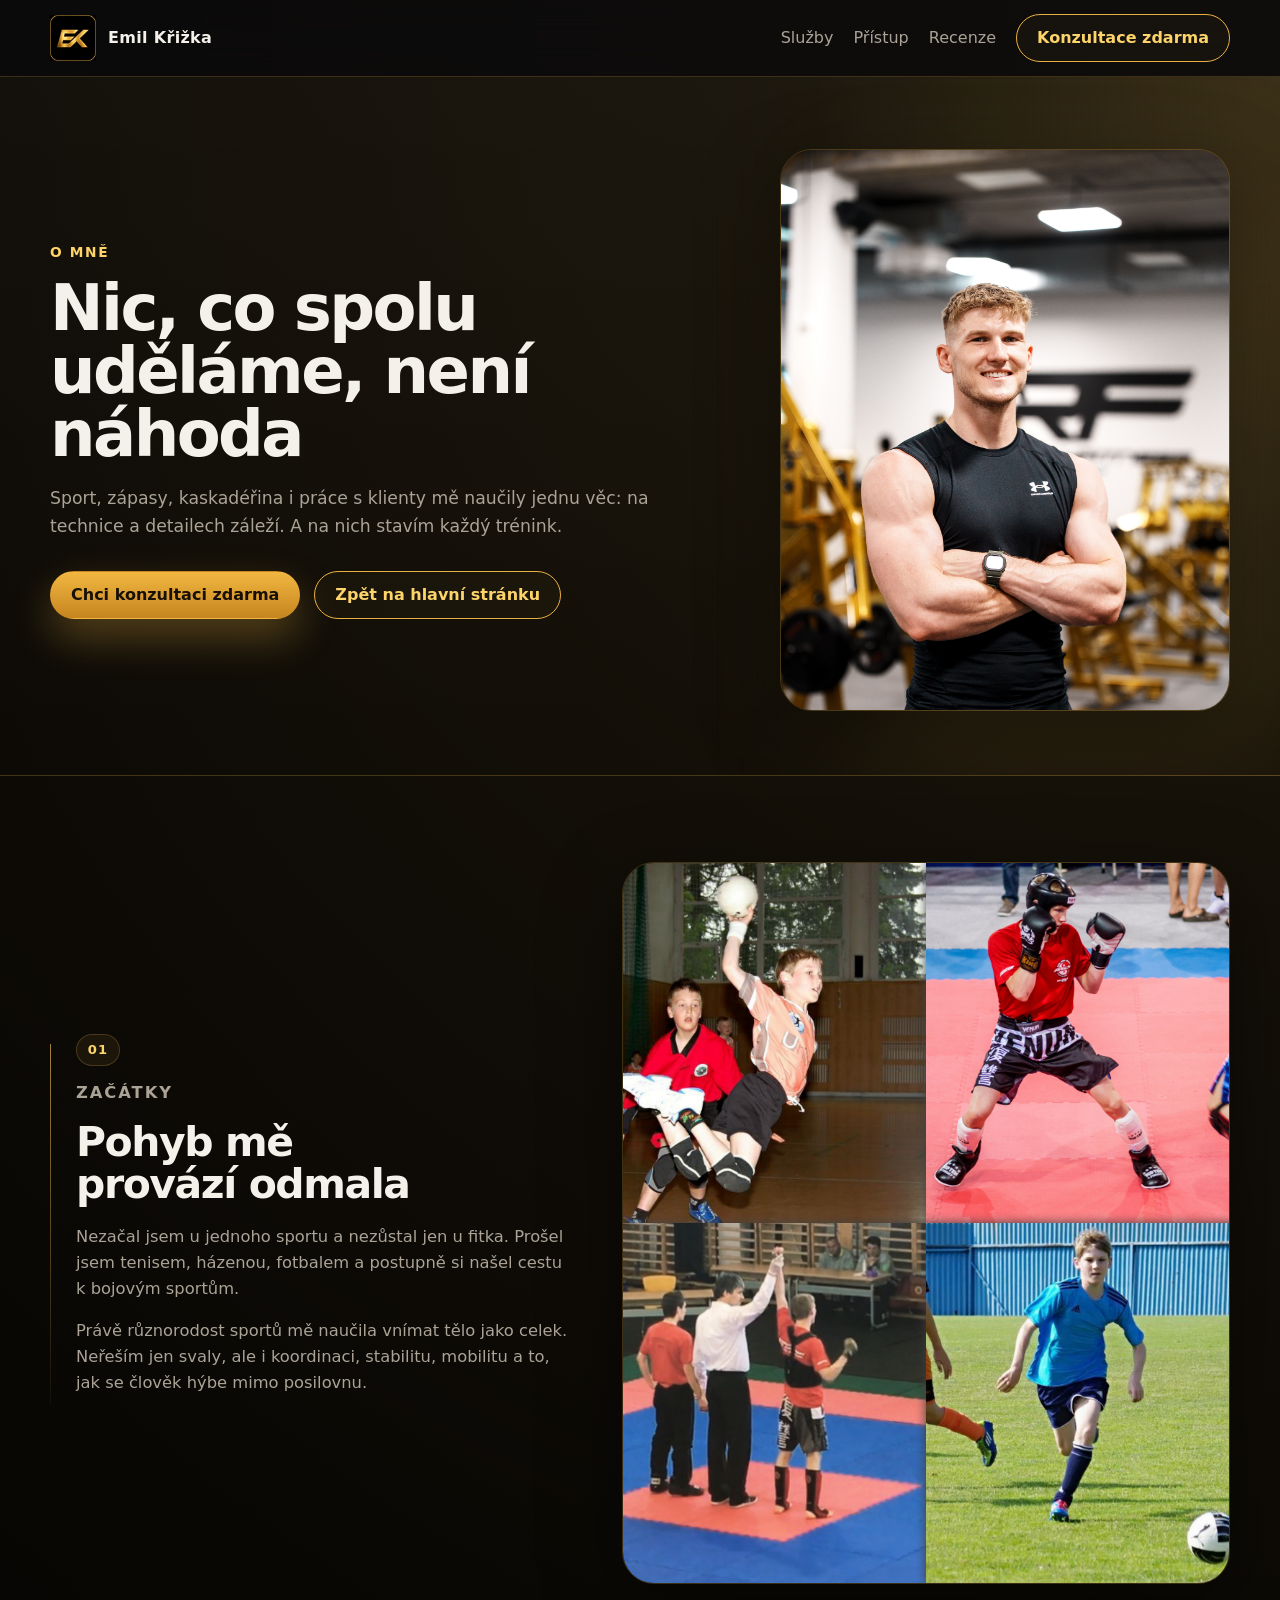
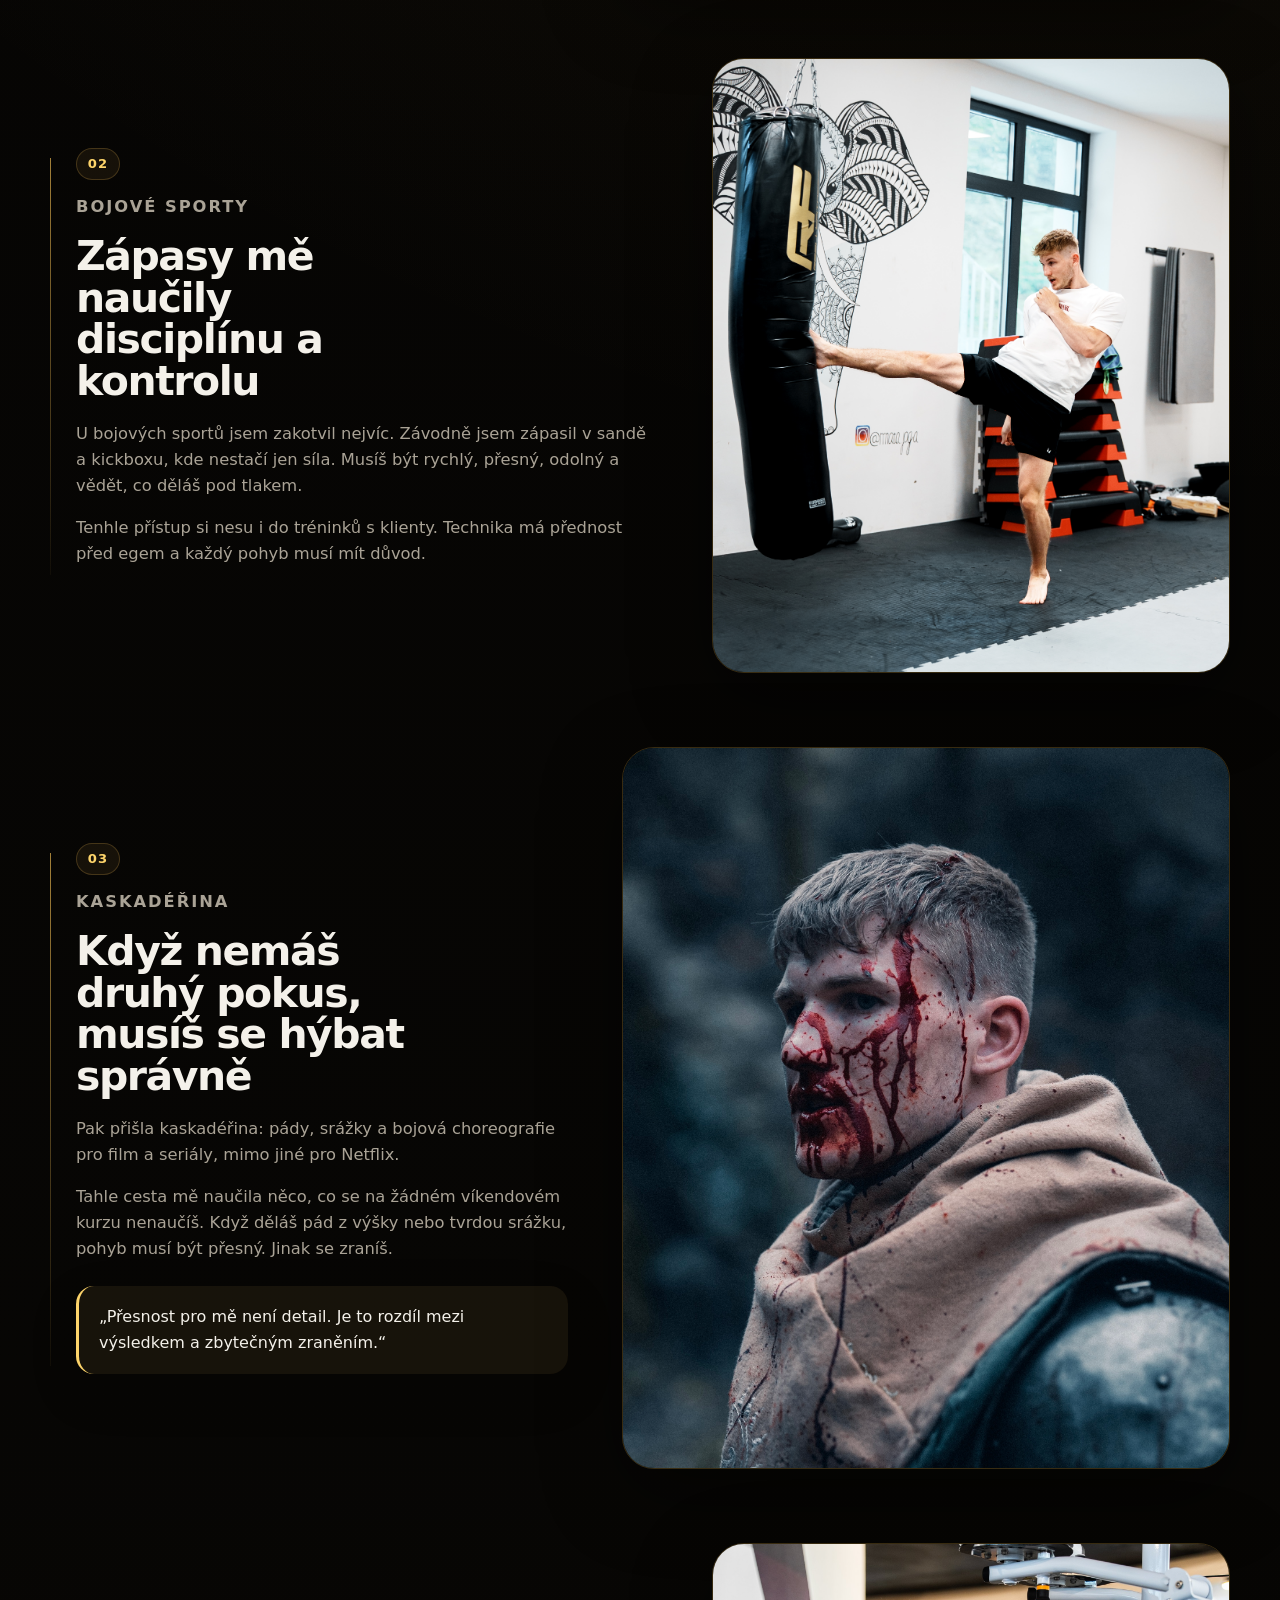
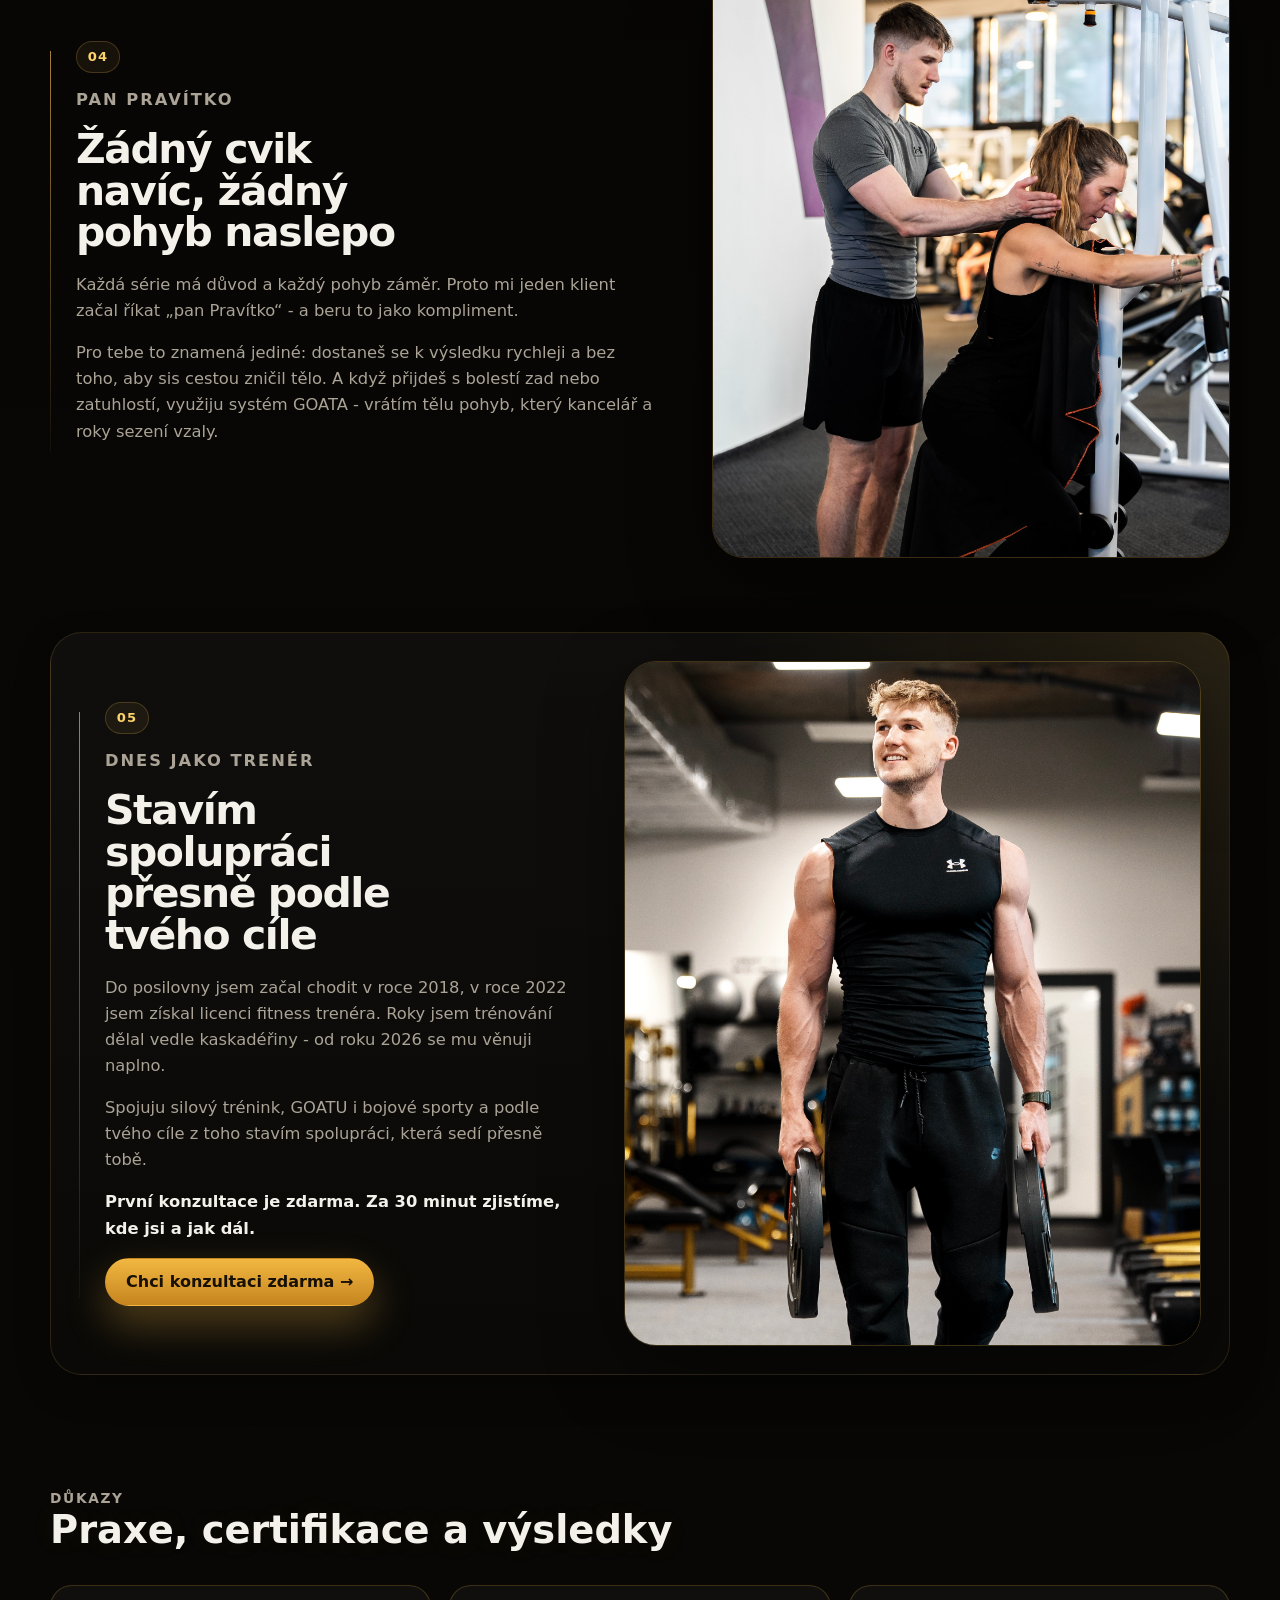
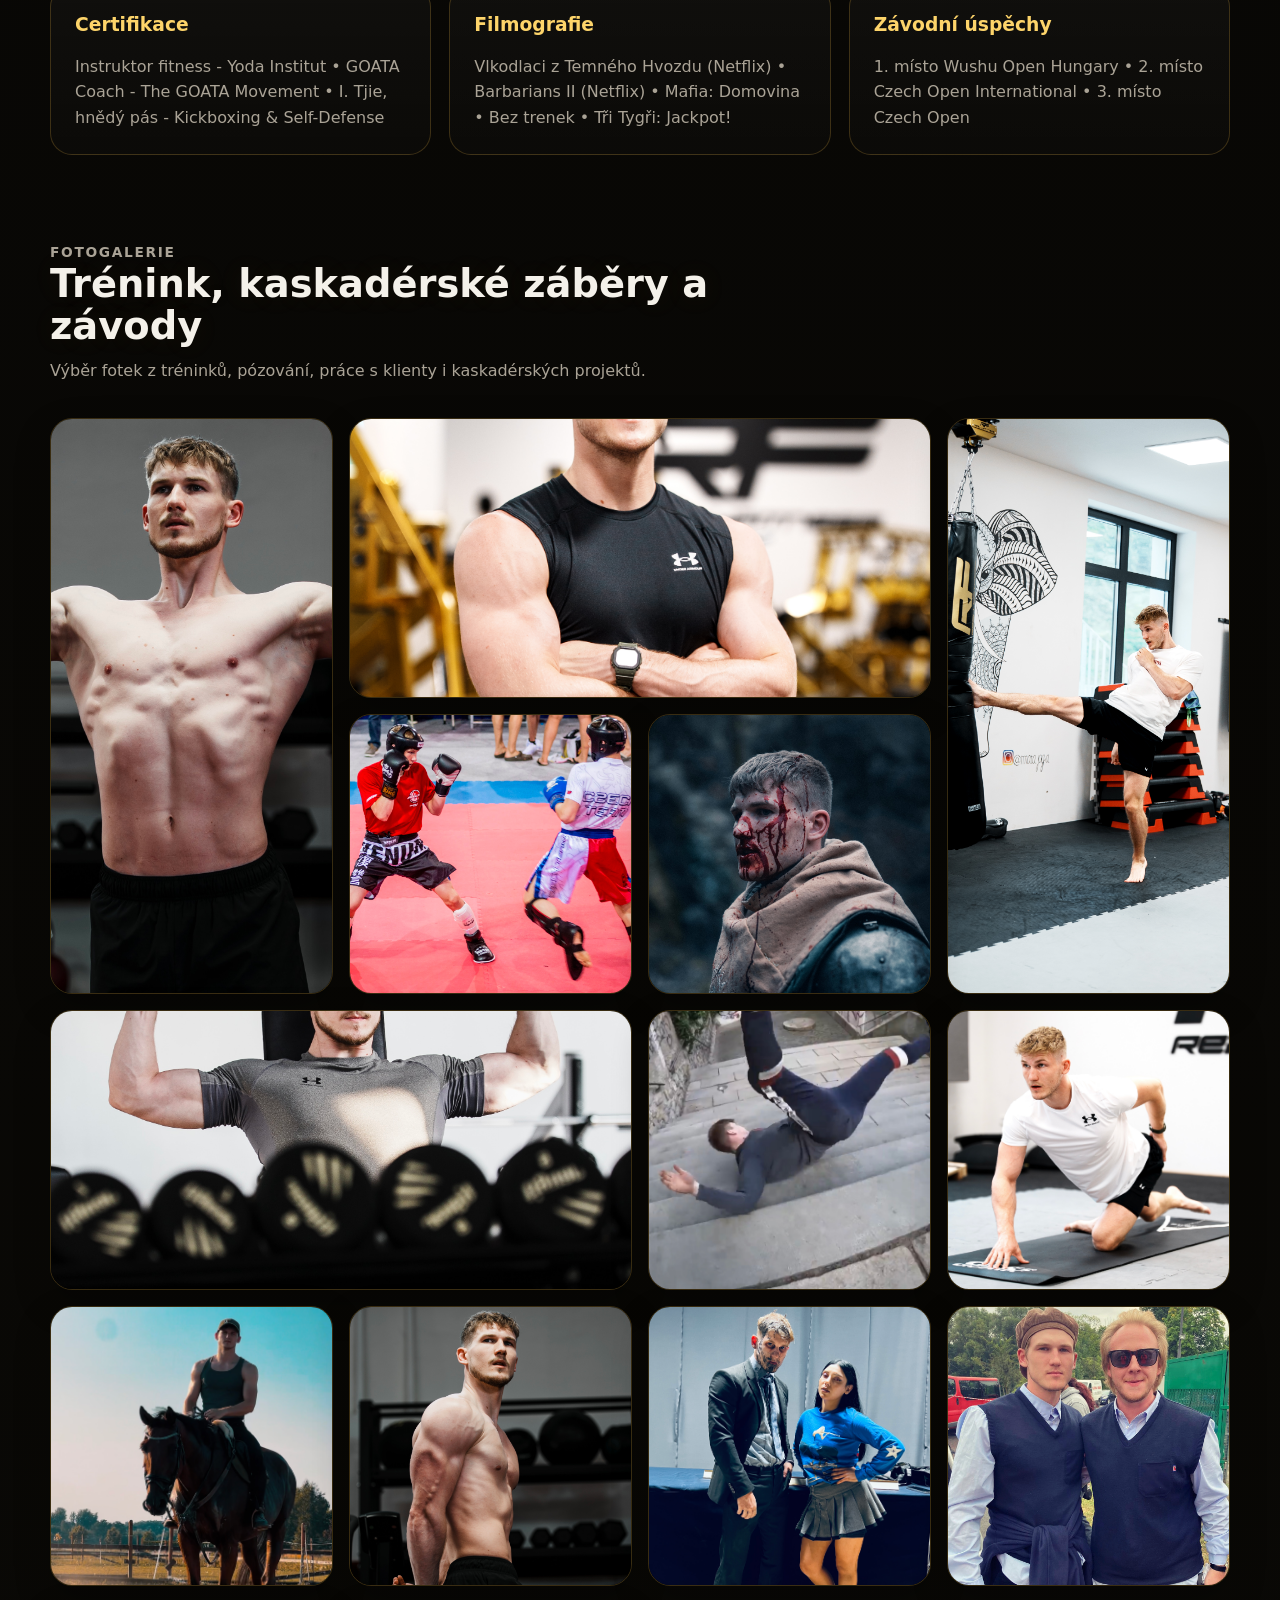
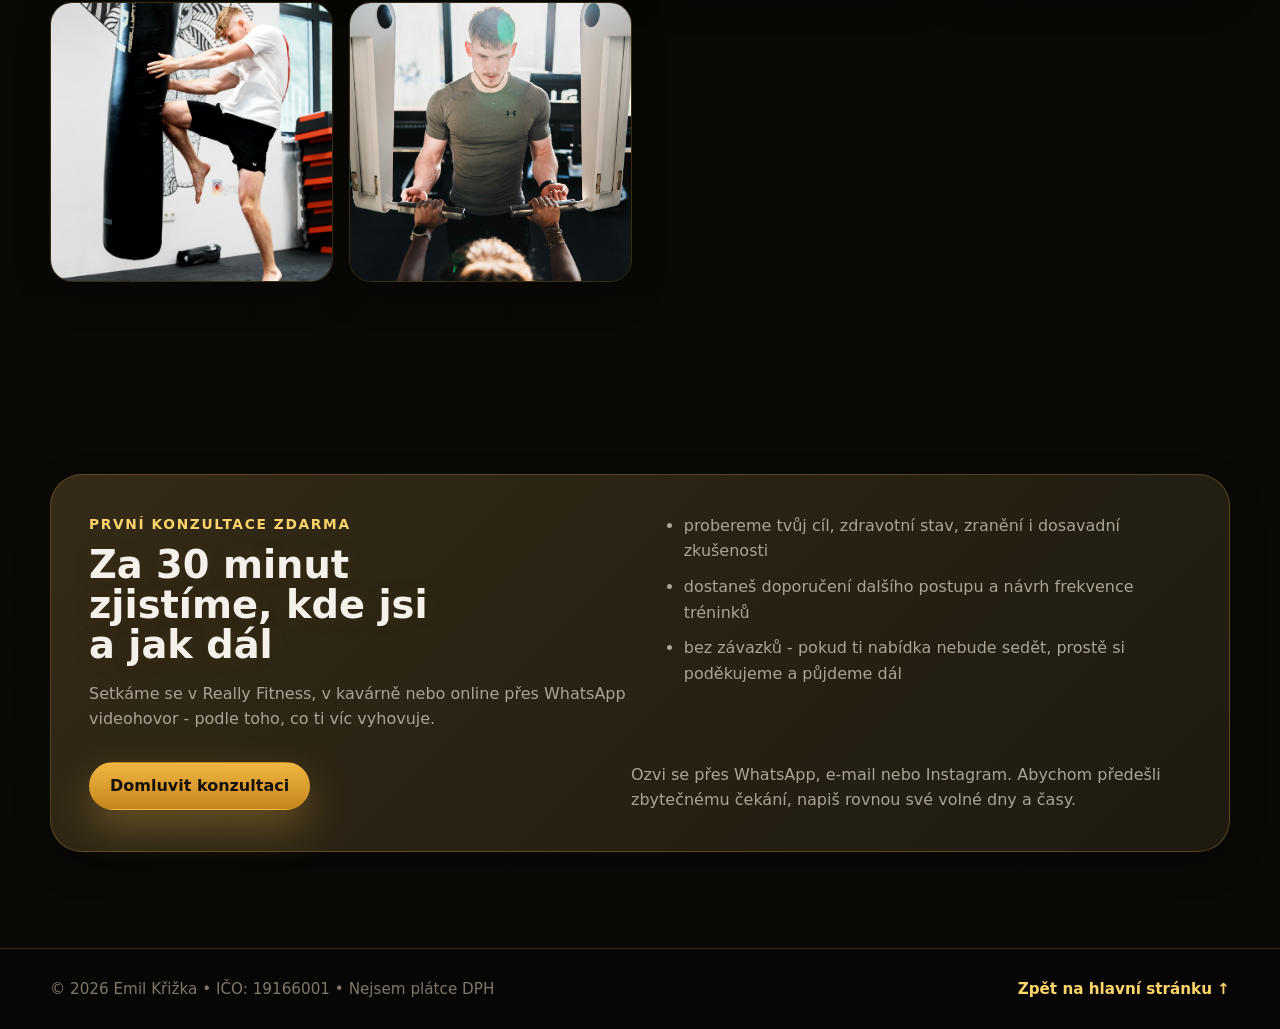
==== commit 853aa5a0: "emil redesign, nove narvy, nove fotky" ====
--- a/o-mne/index.html
+++ b/o-mne/index.html
@@ -4,11 +4,11 @@
 <head>
     <meta charset="utf-8"/>
     <meta content="width=device-width, initial-scale=1.0" name="viewport"/>
-    <title>O mně – Emil Křižka | Osobní trenér Praha 5</title>
+    <title>O mně - Emil Křižka | Osobní trenér Praha 5</title>
     <meta content="Příběh Emila Křížky – osobního trenéra v Praze 5. Silový trénink, GOATA, bojové sporty, kaskadérské zkušenosti a první konzultace zdarma." name="description"/>
     <link href="https://emilkrizka.cz/o-mne/" rel="canonical"/>
-    <link href="../images/icons/favicon-48.png" rel="icon" sizes="48x48" type="image/png"/>
-    <link href="../images/icons/favicon-192.png" rel="icon" sizes="192x192" type="image/png"/>
+    <link href="../images/icons/favicon.png" rel="icon" sizes="48x48" type="image/png"/>
+    <link href="../images/icons/favicon.png" rel="icon" sizes="192x192" type="image/png"/>
     <meta content="O mně – Emil Křižka" property="og:title"/>
     <meta content="Sportovec, závodní zápasník, filmový kaskadér a osobní trenér Praha 5." property="og:description"/>
     <meta content="website" property="og:type"/>
@@ -24,11 +24,16 @@
             <img class="logo__image" src="../images/ek-logo.png" alt="Logo Emil Křižka">
             <span>Emil Křižka</span>
         </a>
+        <button class="nav-toggle" type="button" aria-label="Otevřít menu" aria-expanded="false">
+            <span></span>
+            <span></span>
+            <span></span>
+        </button>
         <nav class="site-nav">
             <a href="../index.html#sluzby">Služby</a>
             <a href="../index.html#pristup">Přístup</a>
             <a href="../index.html#recenze">Recenze</a>
-            <a class="btn btn--small" href="../index.html#kontakt">Konzultace zdarma</a>
+            <a class="btn btn--ghost" href="../index.html#kontakt">Konzultace zdarma</a>
         </nav>
     </div>
 </header>
@@ -90,7 +95,7 @@
                 <p>Pro tebe to znamená jediné: dostaneš se k výsledku rychleji a bez toho, aby sis cestou zničil tělo. A když přijdeš s bolestí zad nebo zatuhlostí, využiju systém GOATA - vrátím tělu pohyb, který kancelář a roky sezení vzaly.</p>
             </div>
                 <figure class="story-block__media">
-                    <img alt="Emil Křížka kontroluje techniku klienta u stroje" src="../images/o-mne/trenink-s-klientem-u-stroje.jpeg"/>
+                    <img src="../images/o-mne/presnost.jpg" alt="Emil Křížka kontroluje techniku klientky při cvičení">
                 </figure></article>
             <article class="story-block story-block--final"><div class="story-block__copy">
                 <span class="story-block__number">05</span>
@@ -136,17 +141,20 @@
                 <p>Výběr fotek z tréninků, pózování, práce s klienty i kaskadérských projektů.</p>
             </div>
             <div class="gallery-grid gallery-grid--extended">
-                <img alt="Emil Křížka pózuje double biceps" src="../images/o-mne/double-biceps.jpeg"/>
-                <img alt="Emil Křížka se usmívá při chůzi s kotouči" src="../images/o-mne/chuze-s-kotouci.jpeg"/>
-                <img alt="Emil Křížka dává koleno do boxovacího pytle" src="../images/o-mne/koleno-do-pytle.jpeg"/>
-                <img alt="Emil Křížka jako kaskadér ve filmu" src="../images/o-mne/kaskader-film-krev.jpeg"/>
-                <img alt="Emil Křížka při shoulder pressu s činkami" src="../images/o-mne/dumbbell-shoulder-press.jpeg"/>
-                <img alt="Emil Křížka při parkour pádu na schodech" src="../images/o-mne/parkour-pad--na-schodech.jpeg"/>
-                <img alt="Emil Křížka při GOATA kleku" src="../images/o-mne/goata-klek.jpeg"/>
-                <img alt="Emil Křížka na koni" src="../images/o-mne/na-koni.jpeg"/>
-                <img alt="Emil Křížka pózuje z boku" src="../images/o-mne/bok-bez.jpeg"/>
-                <img alt="Filmové zákulisí s Pam Rabbit" src="../images/o-mne/filmove-zakulisi-pam-rabbit.jpeg"/>
-                <img alt="Filmové zákulisí se Štěpánem Kozubem" src="../images/o-mne/filmove-zakulisi-stepan-kozub.jpeg"/>
+                <img src="../images/o-mne/double-biceps.jpeg" alt="Emil Křížka pózuje v posilovně">
+                <img src="../images/o-mne/o-mne-hero.jpeg" alt="Emil Křížka s úsměvem ve fitness centru">
+                <img src="../images/o-mne/kick-do-pytle.jpeg" alt="Emil Křížka při kopu do pytle">
+                <img src="../images/o-mne/zavody-sanda.jpeg" alt="Emil Křížka na závodech v bojových sportech">
+                <img src="../images/o-mne/kaskader-film-krev.jpeg" alt="Emil Křížka jako filmový kaskadér">
+                <img src="../images/o-mne/dumbbell-shoulder-press.jpeg" alt="Emil Křížka při shoulder pressu s činkami">
+                <img src="../images/o-mne/parkour-pad--na-schodech.jpeg" alt="Emil Křížka při parkour pádu na schodech">
+                <img src="../images/o-mne/goata-klek.jpeg" alt="Emil Křížka při GOATA kleku">
+                <img src="../images/o-mne/na-koni.jpeg" alt="Emil Křížka na koni">
+                <img src="../images/o-mne/bok-bez.jpeg" alt="Emil Křížka při boxu">
+                <img src="../images/o-mne/filmove-zakulisi-pam-rabbit.jpeg" alt="Filmové zákulisí s Pam Rabbit">
+                <img src="../images/o-mne/filmove-zakulisi-stepan-kozub.jpeg" alt="Filmové zákulisí se Štěpánem Kozubem">
+                <img src="../images/o-mne/koleno-do-pytle.jpeg" alt="Emil Křížka při kolenu do pytle na závodech">
+                <img src="../images/o-mne/trenink-s-klientem-u-stroje.jpeg" alt="Emil Křížka vede klientku u stroje">
             </div>
         </div>
     </section>
@@ -175,6 +183,6 @@
         <a href="../index.html#hero">Zpět na hlavní stránku ↑</a>
     </div>
 </footer>
-<script src="../index.js"></script>
+<script src="../mobile_nav.js"></script>
 </body>
 </html>
--- a/styles.css
+++ b/styles.css
@@ -1716,4 +1716,112 @@
         width: 40px;
         height: 40px;
     }
+}
+
+.nav-toggle {
+    display: none;
+    width: 46px;
+    height: 46px;
+    border: 1px solid var(--accent-border);
+    border-radius: 16px;
+    background: rgba(233, 176, 67, 0.04);
+    cursor: pointer;
+    align-items: center;
+    justify-content: center;
+    flex-direction: column;
+    gap: 5px;
+}
+
+.nav-toggle span {
+    width: 20px;
+    height: 2px;
+    border-radius: 999px;
+    background: var(--accent-hover);
+}
+
+@media (max-width: 760px) {
+    .site-header {
+        background: rgba(7, 6, 4, 0.98);
+        border-bottom: 1px solid var(--accent-border);
+    }
+
+    .site-header .container {
+        min-height: 78px;
+        display: flex;
+        flex-wrap: wrap;
+        align-items: center;
+        justify-content: space-between;
+        gap: 12px;
+        padding: 12px 0;
+    }
+
+    .nav-toggle {
+        display: inline-flex;
+    }
+
+    .site-nav {
+        order: 3;
+        width: 100%;
+        display: none;
+        flex-direction: column;
+        align-items: stretch;
+        gap: 8px;
+
+        padding: 8px 0 4px;
+        margin: 0;
+
+        position: static;
+        background: transparent;
+        border: 0;
+        box-shadow: none;
+        backdrop-filter: none;
+    }
+
+    .site-nav.is-open {
+        display: flex;
+    }
+
+    .site-nav a:not(.btn) {
+        display: flex;
+        align-items: center;
+        min-height: 46px;
+        padding: 0 16px;
+        border-radius: 16px;
+        border: 1px solid rgba(233, 176, 67, 0.16);
+        background: rgba(255, 255, 255, 0.025);
+        color: var(--text);
+        font-size: 1rem;
+        font-weight: 600;
+    }
+
+    .site-nav a:not(.btn):hover {
+        border-color: var(--accent-border);
+        background: rgba(233, 176, 67, 0.07);
+        color: var(--accent-hover);
+    }
+
+    .site-nav .btn {
+        width: 100%;
+        min-height: 52px;
+        border-radius: 16px;
+        margin-top: 4px;
+    }
+}
+
+@media (max-width: 760px) {
+    .site-nav .nav-cta {
+        width: 100%;
+        min-height: 52px;
+        margin-top: 8px;
+        border-radius: 16px;
+        background: linear-gradient(180deg, #f1b741 0%, #c6851f 100%);
+        color: #171006;
+        font-weight: 900;
+        box-shadow: 0 14px 34px rgba(233, 176, 67, 0.28);
+    }
+
+    .site-nav .nav-cta:hover {
+        background: linear-gradient(180deg, #fdd46a 0%, #c6851f 100%);
+        color: #171006;
+    }
 }
